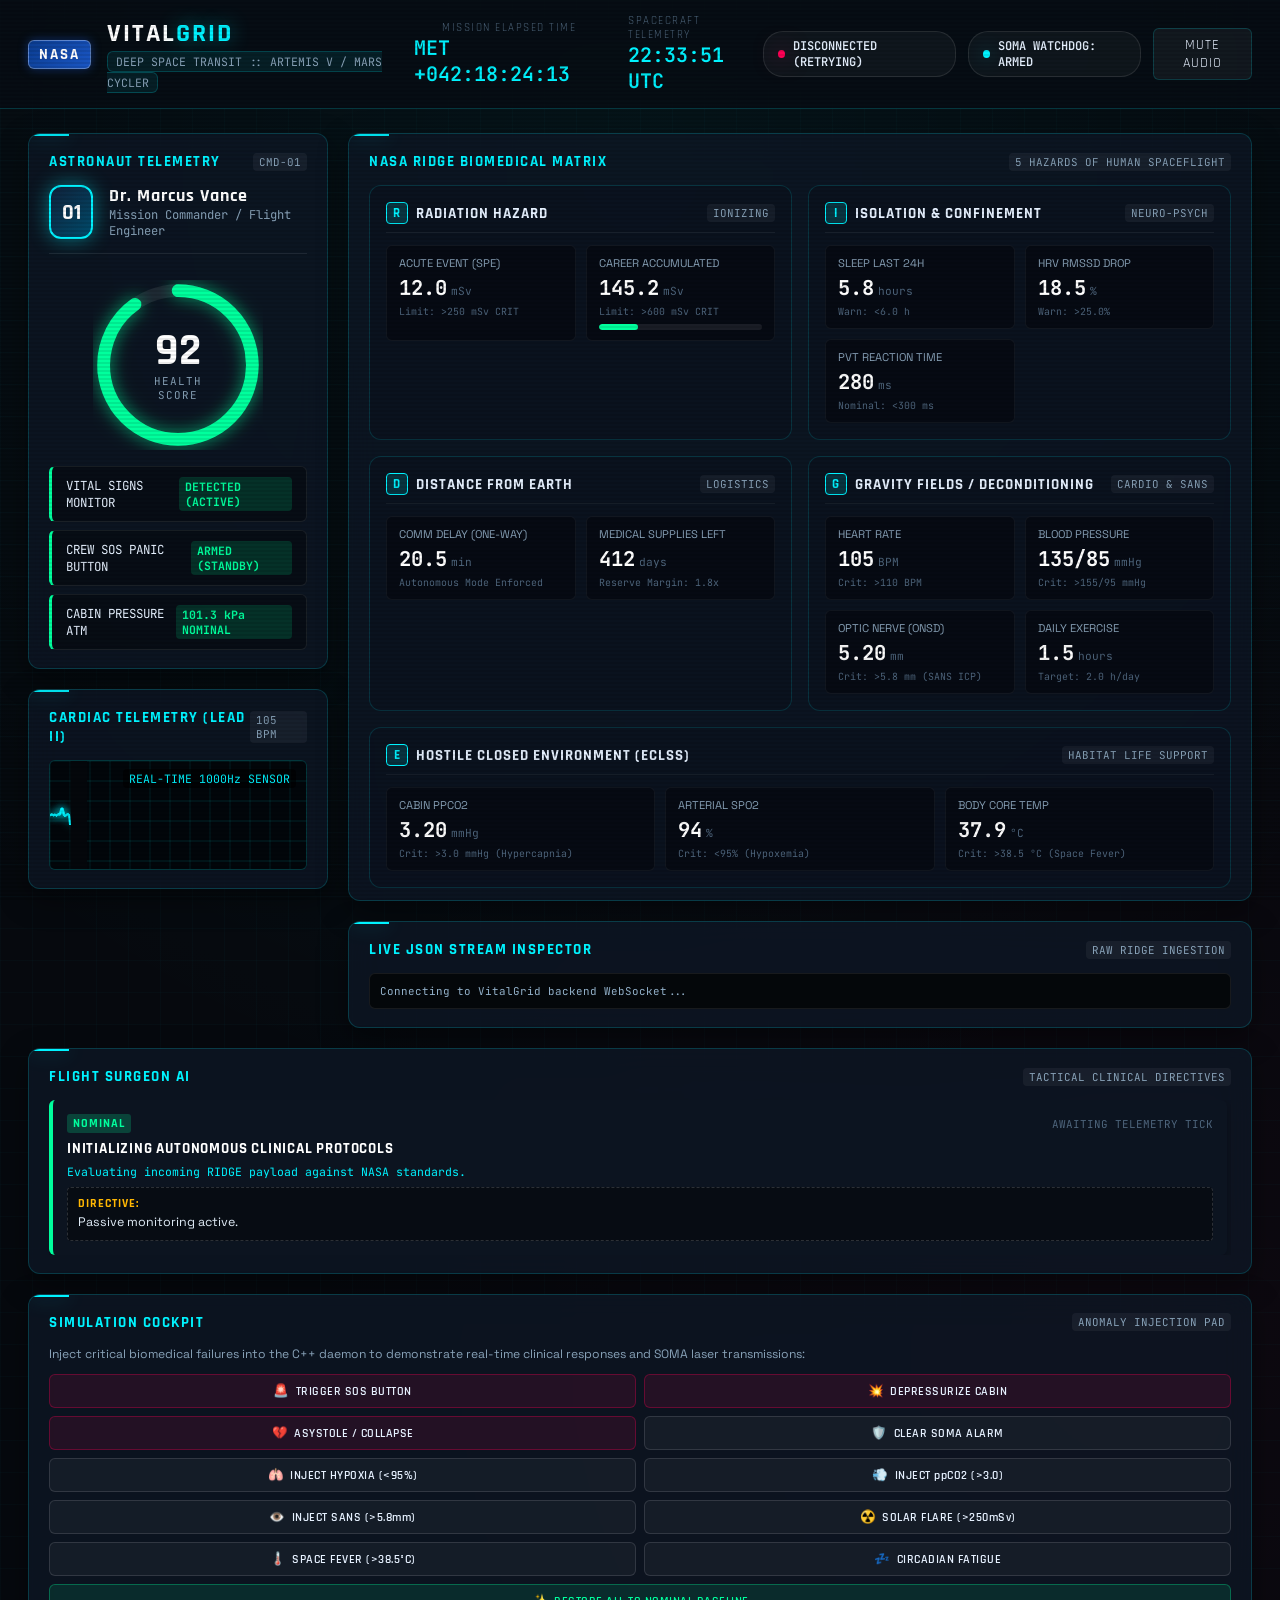
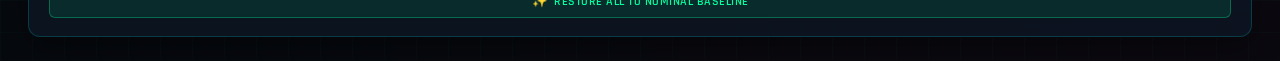
==== web/index.html @ 346611fd "Primer commit de VitalGrid: Arquitectura aeroespacial y Flight Surgeon AI MVP" ====
<!DOCTYPE html>
<html lang="en">
<head>
    <meta charset="UTF-8">
    <meta name="viewport" content="width=device-width, initial-scale=1.0">
    <title>VitalGrid | Deep Space Astronaut Health Monitoring & Autonomous Flight Surgeon</title>
    <link rel="stylesheet" href="css/style.css">
    <link rel="icon" href="data:image/svg+xml,<svg xmlns=%22http://www.w3.org/2000/svg%22 viewBox=%220 0 100 100%22><text y=%22.9em%22 font-size=%2290%22>🚀</text></svg>">
</head>
<body>

    <!-- Cockpit Aerospace Header -->
    <header class="cockpit-header">
        <div class="brand-section">
            <span class="nasa-logo-badge">NASA</span>
            <div class="brand-text">
                <h1 class="project-title">Vital<span>Grid</span></h1>
                <span class="mission-tag">DEEP SPACE TRANSIT :: ARTEMIS V / MARS CYCLER</span>
            </div>
        </div>

        <div class="mission-clock-section">
            <div class="clock-box">
                <span class="clock-label">MISSION ELAPSED TIME</span>
                <span class="clock-val" id="metClock">MET +042:18:24:12</span>
            </div>
            <div class="clock-box">
                <span class="clock-label">SPACECRAFT TELEMETRY</span>
                <span class="clock-val" id="utcClock">12:33:24 UTC</span>
            </div>
        </div>

        <div class="header-status-pills">
            <div id="connectionPill" class="status-pill disconnected">
                <span class="status-dot"></span>
                <span id="connectionLabel">CONNECTING...</span>
            </div>

            <div id="somaPill" class="status-pill soma-standby">
                <span class="status-dot"></span>
                <span id="somaLabel">SOMA WATCHDOG: ARMED</span>
            </div>

            <button id="muteBtn" class="btn-icon-hud" title="Toggle Aerospace Chimes">MUTE AUDIO</button>
        </div>
    </header>

    <!-- SOMA Science over Survival Emergency Banner (Auto-shows when triggered) -->
    <div id="somaStrip" class="soma-emergency-strip">
        <div class="soma-strip-content">
            <div class="soma-title-box">
                <div class="soma-pulse-beacon"></div>
                <div>
                    <div class="soma-banner-h1">CRITICAL SOMA ARCHIVE EVENT INITIATED :: SCIENCE OVER SURVIVAL</div>
                    <div class="soma-banner-desc" id="somaReasonText">ASTRONAUT VITAL SIGNS COLLAPSE / ASYSTOLE DETECTED</div>
                </div>
            </div>

            <div class="dsoc-laser-link-box">
                <span class="dsoc-badge">DSOC 1550nm LASER ACTIVE</span>
                <span id="somaDsocStation">NASA DSN Goldstone 34m Beam Waveguide</span>
                <span id="somaDelayText" style="color: var(--warn-amber);">20.5 min light delay</span>
            </div>
        </div>
    </div>

    <!-- Main Cockpit Layout -->
    <main class="cockpit-container">

        <!-- LEFT COLUMN: Crew & Immediate Survival Triad -->
        <div class="cockpit-col left-col">
            
            <!-- Crew Member Bio -->
            <div class="glass-panel">
                <div class="panel-header">
                    <span class="panel-title">ASTRONAUT TELEMETRY</span>
                    <span class="panel-badge" id="crewId">CMD-01</span>
                </div>

                <div class="crew-profile-box">
                    <div class="crew-avatar-hexagon">01</div>
                    <div class="crew-meta">
                        <h2>Dr. Marcus Vance</h2>
                        <p>Mission Commander / Flight Engineer</p>
                    </div>
                </div>

                <!-- Health Score Circular Ring -->
                <div class="health-score-container">
                    <div class="gauge-svg-wrap">
                        <svg class="gauge-svg" viewBox="0 0 160 160">
                            <circle class="gauge-track" cx="80" cy="80" r="70"></circle>
                            <circle id="healthGaugeProgress" class="gauge-progress" cx="80" cy="80" r="70"></circle>
                        </svg>
                        <div class="gauge-center-text">
                            <div class="score-num" id="healthScoreNum">92</div>
                            <div class="score-sub">HEALTH SCORE</div>
                        </div>
                    </div>
                </div>

                <!-- Survival Triad -->
                <div class="survival-triad">
                    <div id="vitalSignsPill" class="survival-pill nominal">
                        <span>VITAL SIGNS MONITOR</span>
                        <span class="tag">DETECTED (ACTIVE)</span>
                    </div>
                    <div id="sosPill" class="survival-pill nominal">
                        <span>CREW SOS PANIC BUTTON</span>
                        <span class="tag">ARMED (STANDBY)</span>
                    </div>
                    <div id="cabinPressurePill" class="survival-pill nominal">
                        <span>CABIN PRESSURE ATM</span>
                        <span class="tag">101.3 kPa NOMINAL</span>
                    </div>
                </div>
            </div>

            <!-- Live ECG / Cardiac Canvas -->
            <div class="glass-panel">
                <div class="panel-header">
                    <span class="panel-title">CARDIAC TELEMETRY (LEAD II)</span>
                    <span class="panel-badge" id="ecgBpmDisplay">105 BPM</span>
                </div>
                <div class="ecg-container">
                    <canvas id="ecgCanvas"></canvas>
                    <div class="ecg-overlay-stats">REAL-TIME 1000Hz SENSOR</div>
                </div>
            </div>

            <!-- SOMA Forensic Archive Details (Shows when SOMA triggers) -->
            <div id="somaDetailsCard" class="soma-details-card">
                <div class="panel-header" style="margin-bottom: 4px;">
                    <span class="panel-title" style="color: var(--crit-crimson);">[SOMA BLACK-BOX DOWNLINK]</span>
                    <span class="panel-badge" style="background: var(--crit-crimson); color: #fff;">BURST TRANSMITTED</span>
                </div>
                <p style="font-family: var(--font-mono); font-size: 0.72rem; color: #ffccd9;">
                    Terminal biomedical records archived under military protocol and enqueued for optical transmission to Earth.
                </p>
                <div class="soma-kv-grid">
                    <div class="soma-kv-item">
                        <div class="soma-k">SAMPLE RATE</div>
                        <div class="soma-v" id="somaSamplesCount">500 records (1000 Hz)</div>
                    </div>
                    <div class="soma-kv-item">
                        <div class="soma-k">DATA CONTAINER</div>
                        <div class="soma-v" id="somaDataSize">68.4 KB → 18.2 KB</div>
                    </div>
                    <div class="soma-kv-item">
                        <div class="soma-k">COMPRESSION</div>
                        <div class="soma-v" id="somaCompression">Zstd level 19 (3.65x)</div>
                    </div>
                    <div class="soma-kv-item">
                        <div class="soma-k">SECURITY CIPHER</div>
                        <div class="soma-v" id="somaCipher">AES-256-GCM</div>
                    </div>
                    <div class="soma-kv-item" style="grid-column: span 2;">
                        <div class="soma-k">INITIALIZATION VECTOR (NONCE)</div>
                        <div class="soma-v" id="somaNonce">0x9F3E8B1A4C2D...</div>
                    </div>
                    <div class="soma-kv-item" style="grid-column: span 2;">
                        <div class="soma-k">AUTHENTICATION TAG</div>
                        <div class="soma-v" id="somaTag">0x5C81E3FA...</div>
                    </div>
                </div>
            </div>

        </div>

        <!-- CENTER COLUMN: RIDGE 5-Pillar Telemetry Matrix -->
        <div class="cockpit-col center-col">
            
            <div class="glass-panel" style="padding-bottom: 12px;">
                <div class="panel-header">
                    <span class="panel-title">NASA RIDGE BIOMEDICAL MATRIX</span>
                    <span class="panel-badge">5 HAZARDS OF HUMAN SPACEFLIGHT</span>
                </div>

                <div class="ridge-matrix">

                    <!-- R - Radiation -->
                    <div class="pillar-card">
                        <div class="pillar-card-header">
                            <div class="pillar-badge">
                                <span class="pillar-letter">R</span>
                                <span>RADIATION HAZARD</span>
                            </div>
                            <span class="panel-badge">IONIZING</span>
                        </div>
                        <div class="pillar-metrics-grid">
                            <div class="metric-cell">
                                <span class="metric-name">Acute Event (SPE)</span>
                                <div class="metric-value-row">
                                    <span class="metric-value" id="val_rad_acute">12.0</span>
                                    <span class="metric-unit">mSv</span>
                                </div>
                                <span class="metric-threshold-tag">Limit: &gt;250 mSv CRIT</span>
                            </div>
                            <div class="metric-cell">
                                <span class="metric-name">Career Accumulated</span>
                                <div class="metric-value-row">
                                    <span class="metric-value" id="val_rad_career">145.2</span>
                                    <span class="metric-unit">mSv</span>
                                </div>
                                <span class="metric-threshold-tag">Limit: &gt;600 mSv CRIT</span>
                                <div class="progress-bar-wrap">
                                    <div id="careerRadBar" class="progress-bar-fill" style="width: 24%;"></div>
                                </div>
                            </div>
                        </div>
                    </div>

                    <!-- I - Isolation -->
                    <div class="pillar-card">
                        <div class="pillar-card-header">
                            <div class="pillar-badge">
                                <span class="pillar-letter">I</span>
                                <span>ISOLATION & CONFINEMENT</span>
                            </div>
                            <span class="panel-badge">NEURO-PSYCH</span>
                        </div>
                        <div class="pillar-metrics-grid">
                            <div class="metric-cell">
                                <span class="metric-name">Sleep Last 24h</span>
                                <div class="metric-value-row">
                                    <span class="metric-value" id="val_sleep_hours">5.8</span>
                                    <span class="metric-unit">hours</span>
                                </div>
                                <span class="metric-threshold-tag">Warn: &lt;6.0 h</span>
                            </div>
                            <div class="metric-cell">
                                <span class="metric-name">HRV RMSSD Drop</span>
                                <div class="metric-value-row">
                                    <span class="metric-value" id="val_hrv_drop">18.5</span>
                                    <span class="metric-unit">%</span>
                                </div>
                                <span class="metric-threshold-tag">Warn: &gt;25.0%</span>
                            </div>
                            <div class="metric-cell">
                                <span class="metric-name">PVT Reaction Time</span>
                                <div class="metric-value-row">
                                    <span class="metric-value" id="val_pvt_ms">280</span>
                                    <span class="metric-unit">ms</span>
                                </div>
                                <span class="metric-threshold-tag">Nominal: &lt;300 ms</span>
                            </div>
                        </div>
                    </div>

                    <!-- D - Distance -->
                    <div class="pillar-card">
                        <div class="pillar-card-header">
                            <div class="pillar-badge">
                                <span class="pillar-letter">D</span>
                                <span>DISTANCE FROM EARTH</span>
                            </div>
                            <span class="panel-badge">LOGISTICS</span>
                        </div>
                        <div class="pillar-metrics-grid">
                            <div class="metric-cell">
                                <span class="metric-name">Comm Delay (One-Way)</span>
                                <div class="metric-value-row">
                                    <span class="metric-value" id="val_comm_delay">20.5</span>
                                    <span class="metric-unit">min</span>
                                </div>
                                <span class="metric-threshold-tag">Autonomous Mode Enforced</span>
                            </div>
                            <div class="metric-cell">
                                <span class="metric-name">Medical Supplies Left</span>
                                <div class="metric-value-row">
                                    <span class="metric-value" id="val_med_supply">412</span>
                                    <span class="metric-unit">days</span>
                                </div>
                                <span class="metric-threshold-tag">Reserve Margin: 1.8x</span>
                            </div>
                        </div>
                    </div>

                    <!-- G - Gravity & Deconditioning (Cardio + SANS) -->
                    <div class="pillar-card">
                        <div class="pillar-card-header">
                            <div class="pillar-badge">
                                <span class="pillar-letter">G</span>
                                <span>GRAVITY FIELDS / DECONDITIONING</span>
                            </div>
                            <span class="panel-badge">CARDIO & SANS</span>
                        </div>
                        <div class="pillar-metrics-grid">
                            <div class="metric-cell">
                                <span class="metric-name">Heart Rate</span>
                                <div class="metric-value-row">
                                    <span class="metric-value" id="val_hr">105</span>
                                    <span class="metric-unit">BPM</span>
                                </div>
                                <span class="metric-threshold-tag">Crit: &gt;110 BPM</span>
                            </div>
                            <div class="metric-cell">
                                <span class="metric-name">Blood Pressure</span>
                                <div class="metric-value-row">
                                    <span class="metric-value" id="val_bp">135/85</span>
                                    <span class="metric-unit">mmHg</span>
                                </div>
                                <span class="metric-threshold-tag">Crit: &gt;155/95 mmHg</span>
                            </div>
                            <div class="metric-cell">
                                <span class="metric-name">Optic Nerve (ONSD)</span>
                                <div class="metric-value-row">
                                    <span class="metric-value" id="val_onsd">5.20</span>
                                    <span class="metric-unit">mm</span>
                                </div>
                                <span class="metric-threshold-tag">Crit: &gt;5.8 mm (SANS ICP)</span>
                            </div>
                            <div class="metric-cell">
                                <span class="metric-name">Daily Exercise</span>
                                <div class="metric-value-row">
                                    <span class="metric-value" id="val_exercise">1.5</span>
                                    <span class="metric-unit">hours</span>
                                </div>
                                <span class="metric-threshold-tag">Target: 2.0 h/day</span>
                            </div>
                        </div>
                    </div>

                    <!-- E - Hostile Closed Environment -->
                    <div class="pillar-card full-width">
                        <div class="pillar-card-header">
                            <div class="pillar-badge">
                                <span class="pillar-letter">E</span>
                                <span>HOSTILE CLOSED ENVIRONMENT (ECLSS)</span>
                            </div>
                            <span class="panel-badge">HABITAT LIFE SUPPORT</span>
                        </div>
                        <div class="pillar-metrics-grid">
                            <div class="metric-cell">
                                <span class="metric-name">Cabin ppCO2</span>
                                <div class="metric-value-row">
                                    <span class="metric-value" id="val_ppco2">3.20</span>
                                    <span class="metric-unit">mmHg</span>
                                </div>
                                <span class="metric-threshold-tag">Crit: &gt;3.0 mmHg (Hypercapnia)</span>
                            </div>
                            <div class="metric-cell">
                                <span class="metric-name">Arterial SpO2</span>
                                <div class="metric-value-row">
                                    <span class="metric-value" id="val_spo2">94</span>
                                    <span class="metric-unit">%</span>
                                </div>
                                <span class="metric-threshold-tag">Crit: &lt;95% (Hypoxemia)</span>
                            </div>
                            <div class="metric-cell">
                                <span class="metric-name">Body Core Temp</span>
                                <div class="metric-value-row">
                                    <span class="metric-value" id="val_temp">37.9</span>
                                    <span class="metric-unit">°C</span>
                                </div>
                                <span class="metric-threshold-tag">Crit: &gt;38.5 °C (Space Fever)</span>
                            </div>
                        </div>
                    </div>

                </div>
            </div>

            <!-- Raw JSON Telemetry Stream Inspector (Collapsible) -->
            <div class="glass-panel">
                <div class="panel-header">
                    <span class="panel-title">LIVE JSON STREAM INSPECTOR</span>
                    <span class="panel-badge">RAW RIDGE INGESTION</span>
                </div>
                <pre id="rawJsonViewer" class="raw-json-viewer">Connecting to VitalGrid backend WebSocket...</pre>
            </div>

        </div>

        <!-- RIGHT COLUMN: Flight Surgeon AI Clinical Directives & Interactive Simulation -->
        <div class="cockpit-col right-col">
            
            <!-- Flight Surgeon AI Directives -->
            <div class="glass-panel">
                <div class="panel-header">
                    <span class="panel-title">FLIGHT SURGEON AI</span>
                    <span class="panel-badge">TACTICAL CLINICAL DIRECTIVES</span>
                </div>

                <div id="directivesList" class="directives-container">
                    <div class="directive-card NOMINAL">
                        <div class="directive-header">
                            <span class="directive-status-tag">NOMINAL</span>
                            <span class="directive-time">AWAITING TELEMETRY TICK</span>
                        </div>
                        <div class="directive-diagnosis">INITIALIZING AUTONOMOUS CLINICAL PROTOCOLS</div>
                        <div class="directive-trigger">Evaluating incoming RIDGE payload against NASA standards.</div>
                        <div class="directive-action-box">
                            <div class="directive-action-label">Directive:</div>
                            Passive monitoring active.
                        </div>
                    </div>
                </div>
            </div>

            <!-- Interactive Anomaly Simulation Cockpit -->
            <div class="glass-panel">
                <div class="panel-header">
                    <span class="panel-title">SIMULATION COCKPIT</span>
                    <span class="panel-badge">ANOMALY INJECTION PAD</span>
                </div>
                <p style="font-size: 0.76rem; color: var(--text-secondary); margin-bottom: 12px;">
                    Inject critical biomedical failures into the C++ daemon to demonstrate real-time clinical responses and SOMA laser transmissions:
                </p>

                <div class="sim-controls-grid">
                    <!-- SOMA Triggers -->
                    <button id="btnSos" class="sim-btn danger-btn">
                        <span>🚨</span> TRIGGER SOS BUTTON
                    </button>
                    <button id="btnDepressurize" class="sim-btn danger-btn">
                        <span>💥</span> DEPRESSURIZE CABIN
                    </button>
                    <button id="btnAsystole" class="sim-btn danger-btn">
                        <span>💔</span> ASYSTOLE / COLLAPSE
                    </button>
                    <button id="btnResetSurvival" class="sim-btn">
                        <span>🛡️</span> CLEAR SOMA ALARM
                    </button>

                    <!-- Clinical Threshold Triggers -->
                    <button id="btnHypoxia" class="sim-btn">
                        <span>🫁</span> INJECT HYPOXIA (&lt;95%)
                    </button>
                    <button id="btnHypercapnia" class="sim-btn">
                        <span>💨</span> INJECT ppCO2 (&gt;3.0)
                    </button>
                    <button id="btnSans" class="sim-btn">
                        <span>👁️</span> INJECT SANS (&gt;5.8mm)
                    </button>
                    <button id="btnSpeRadiation" class="sim-btn">
                        <span>☢️</span> SOLAR FLARE (&gt;250mSv)
                    </button>
                    <button id="btnFever" class="sim-btn">
                        <span>🌡️</span> SPACE FEVER (&gt;38.5°C)
                    </button>
                    <button id="btnFatigue" class="sim-btn">
                        <span>💤</span> CIRCADIAN FATIGUE
                    </button>

                    <!-- Reset -->
                    <button id="btnResetNominal" class="sim-btn reset-btn">
                        <span>✨</span> RESTORE ALL TO NOMINAL BASELINE
                    </button>
                </div>
            </div>

        </div>

    </main>

    <!-- Scripts -->
    <script src="js/audio_synth.js"></script>
    <script src="js/app.js"></script>
</body>
</html>
---- web/css/style.css ----
/* ==========================================================================
   VitalGrid - Crew Dragon Aerospace Glass Cockpit Design System
   NASA Space Apps Challenge - Deep Space Medical Telemetry Dashboard
   ========================================================================== */

@import url('https://fonts.googleapis.com/css2?family=JetBrains+Mono:wght@300;400;600;700&family=Rajdhani:wght@500;600;700&family=Space+Grotesk:wght@400;600;700&display=swap');

:root {
  --bg-space: #06090e;
  --bg-cockpit: #0b111a;
  --surface-glass: rgba(14, 23, 38, 0.75);
  --surface-glass-border: rgba(0, 243, 255, 0.18);
  --surface-glass-hover: rgba(20, 34, 56, 0.85);

  --hud-cyan: #00f3ff;
  --hud-cyan-dim: rgba(0, 243, 255, 0.25);
  --hud-cyan-glow: 0 0 20px rgba(0, 243, 255, 0.45);

  --bio-green: #00ff9d;
  --bio-green-glow: 0 0 16px rgba(0, 255, 157, 0.45);

  --warn-amber: #ffb703;
  --warn-amber-glow: 0 0 18px rgba(255, 183, 3, 0.5);

  --crit-crimson: #ff0055;
  --crit-crimson-glow: 0 0 24px rgba(255, 0, 85, 0.7);

  --text-primary: #e6f1ff;
  --text-secondary: #88a2b8;
  --text-muted: #4e657c;

  --font-display: 'Rajdhani', -apple-system, sans-serif;
  --font-tech: 'Space Grotesk', sans-serif;
  --font-mono: 'JetBrains Mono', monospace;

  --radius-hud: 12px;
  --radius-sm: 6px;
  --transition-fast: 0.18s cubic-bezier(0.16, 1, 0.3, 1);
}

* {
  box-sizing: border-box;
  margin: 0;
  padding: 0;
}

body {
  background-color: var(--bg-space);
  color: var(--text-primary);
  font-family: var(--font-tech);
  min-height: 100vh;
  overflow-x: hidden;
  position: relative;
  background-image: 
    radial-gradient(circle at 50% 10%, rgba(0, 243, 255, 0.05) 0%, transparent 60%),
    radial-gradient(circle at 90% 80%, rgba(255, 0, 85, 0.03) 0%, transparent 50%),
    linear-gradient(rgba(0, 243, 255, 0.02) 1px, transparent 1px),
    linear-gradient(90deg, rgba(0, 243, 255, 0.02) 1px, transparent 1px);
  background-size: 100% 100%, 100% 100%, 32px 32px, 32px 32px;
}

/* Scanline / Aerospace HUD Overlay */
body::before {
  content: " ";
  display: block;
  position: fixed;
  top: 0; left: 0; bottom: 0; right: 0;
  background: linear-gradient(rgba(18, 16, 16, 0) 50%, rgba(0, 0, 0, 0.25) 50%);
  background-size: 100% 4px;
  z-index: 999;
  pointer-events: none;
  opacity: 0.35;
}

/* App Header */
.cockpit-header {
  display: flex;
  justify-content: space-between;
  align-items: center;
  padding: 14px 28px;
  background: rgba(8, 13, 21, 0.85);
  backdrop-filter: blur(20px);
  border-bottom: 1px solid var(--surface-glass-border);
  position: sticky;
  top: 0;
  z-index: 100;
}

.brand-section {
  display: flex;
  align-items: center;
  gap: 16px;
}

.nasa-logo-badge {
  background: linear-gradient(135deg, #0b3d91, #1a56c4);
  color: #fff;
  font-family: var(--font-display);
  font-weight: 700;
  font-size: 0.95rem;
  padding: 4px 10px;
  border-radius: var(--radius-sm);
  letter-spacing: 2px;
  border: 1px solid rgba(255, 255, 255, 0.3);
  box-shadow: 0 0 10px rgba(26, 86, 196, 0.5);
}

.project-title {
  font-family: var(--font-display);
  font-size: 1.6rem;
  letter-spacing: 2px;
  font-weight: 700;
  color: #fff;
  text-transform: uppercase;
}

.project-title span {
  color: var(--hud-cyan);
  text-shadow: var(--hud-cyan-glow);
}

.mission-tag {
  font-family: var(--font-mono);
  font-size: 0.72rem;
  color: var(--text-secondary);
  background: rgba(0, 243, 255, 0.08);
  padding: 2px 8px;
  border-radius: var(--radius-sm);
  border: 1px solid rgba(0, 243, 255, 0.2);
}

.mission-clock-section {
  display: flex;
  align-items: center;
  gap: 24px;
}

.clock-box {
  display: flex;
  flex-direction: column;
  align-items: center;
}

.clock-label {
  font-family: var(--font-display);
  font-size: 0.7rem;
  color: var(--text-muted);
  letter-spacing: 1.5px;
}

.clock-val {
  font-family: var(--font-mono);
  font-size: 1.25rem;
  font-weight: 600;
  color: var(--hud-cyan);
}

.header-status-pills {
  display: flex;
  align-items: center;
  gap: 12px;
}

.status-pill {
  display: flex;
  align-items: center;
  gap: 8px;
  padding: 6px 14px;
  border-radius: 20px;
  font-family: var(--font-mono);
  font-size: 0.75rem;
  font-weight: 600;
  background: rgba(255, 255, 255, 0.04);
  border: 1px solid rgba(255, 255, 255, 0.1);
  transition: var(--transition-fast);
}

.status-dot {
  width: 8px;
  height: 8px;
  border-radius: 50%;
  background: var(--text-muted);
}

.status-pill.connected .status-dot {
  background: var(--bio-green);
  box-shadow: var(--bio-green-glow);
  animation: pulse-dot 2s infinite;
}

.status-pill.disconnected .status-dot {
  background: var(--crit-crimson);
  box-shadow: var(--crit-crimson-glow);
}

.status-pill.soma-standby .status-dot {
  background: var(--hud-cyan);
  box-shadow: var(--hud-cyan-glow);
}

.status-pill.soma-active {
  background: rgba(255, 0, 85, 0.15);
  border-color: var(--crit-crimson);
  color: var(--crit-crimson);
  animation: flash-border 1s infinite alternate;
}

.status-pill.soma-active .status-dot {
  background: var(--crit-crimson);
  box-shadow: var(--crit-crimson-glow);
}

.btn-icon-hud {
  background: rgba(255, 255, 255, 0.05);
  border: 1px solid var(--surface-glass-border);
  color: var(--text-primary);
  padding: 7px 12px;
  border-radius: var(--radius-sm);
  cursor: pointer;
  font-family: var(--font-display);
  font-size: 0.85rem;
  letter-spacing: 1px;
  transition: var(--transition-fast);
}

.btn-icon-hud:hover {
  background: var(--hud-cyan-dim);
  border-color: var(--hud-cyan);
  color: #fff;
}

/* SOMA Active Emergency Alert Banner */
.soma-emergency-strip {
  display: none;
  background: linear-gradient(90deg, rgba(255, 0, 85, 0.25), rgba(15, 5, 10, 0.95), rgba(255, 0, 85, 0.25));
  border-bottom: 2px solid var(--crit-crimson);
  padding: 12px 28px;
  position: relative;
  overflow: hidden;
  animation: alert-slide-down 0.4s ease-out;
}

.soma-emergency-strip.visible {
  display: block;
}

.soma-strip-content {
  display: flex;
  align-items: center;
  justify-content: space-between;
  gap: 20px;
}

.soma-title-box {
  display: flex;
  align-items: center;
  gap: 12px;
}

.soma-pulse-beacon {
  width: 16px;
  height: 16px;
  border-radius: 50%;
  background: var(--crit-crimson);
  box-shadow: var(--crit-crimson-glow);
  animation: pulse-beacon 0.8s infinite;
}

.soma-banner-h1 {
  font-family: var(--font-display);
  font-size: 1.15rem;
  font-weight: 700;
  letter-spacing: 1.5px;
  color: #fff;
  text-transform: uppercase;
}

.soma-banner-desc {
  font-family: var(--font-mono);
  font-size: 0.8rem;
  color: #ff99bb;
}

.dsoc-laser-link-box {
  display: flex;
  align-items: center;
  gap: 16px;
  font-family: var(--font-mono);
  font-size: 0.78rem;
}

.dsoc-badge {
  background: rgba(0, 243, 255, 0.15);
  border: 1px solid var(--hud-cyan);
  color: var(--hud-cyan);
  padding: 4px 10px;
  border-radius: var(--radius-sm);
  font-weight: 600;
}

/* Cockpit Grid Layout (Crew Dragon 3-Column Glass Layout) */
.cockpit-container {
  display: grid;
  grid-template-columns: 320px 1fr 380px;
  gap: 20px;
  padding: 24px 28px;
  max-width: 1920px;
  margin: 0 auto;
}

@media (max-width: 1400px) {
  .cockpit-container {
    grid-template-columns: 300px 1fr;
  }
  .cockpit-col.right-col {
    grid-column: span 2;
  }
}

@media (max-width: 1024px) {
  .cockpit-container {
    grid-template-columns: 1fr;
  }
  .cockpit-col.right-col {
    grid-column: span 1;
  }
}

.cockpit-col {
  display: flex;
  flex-direction: column;
  gap: 20px;
}

/* Glass Panels */
.glass-panel {
  background: var(--surface-glass);
  backdrop-filter: blur(16px);
  border: 1px solid var(--surface-glass-border);
  border-radius: var(--radius-hud);
  padding: 18px 20px;
  position: relative;
  overflow: hidden;
  box-shadow: 0 10px 30px rgba(0, 0, 0, 0.4);
  transition: var(--transition-fast);
}

.glass-panel::before {
  content: "";
  position: absolute;
  top: 0; left: 0; width: 40px; height: 2px;
  background: var(--hud-cyan);
  box-shadow: var(--hud-cyan-glow);
}

.glass-panel:hover {
  border-color: rgba(0, 243, 255, 0.35);
  box-shadow: 0 12px 36px rgba(0, 0, 0, 0.5);
}

.panel-header {
  display: flex;
  justify-content: space-between;
  align-items: center;
  margin-bottom: 14px;
}

.panel-title {
  font-family: var(--font-display);
  font-size: 0.95rem;
  letter-spacing: 1.5px;
  text-transform: uppercase;
  color: var(--hud-cyan);
  font-weight: 700;
  display: flex;
  align-items: center;
  gap: 8px;
}

.panel-badge {
  font-family: var(--font-mono);
  font-size: 0.68rem;
  color: var(--text-secondary);
  background: rgba(255, 255, 255, 0.05);
  padding: 2px 6px;
  border-radius: 4px;
}

/* Crew Card */
.crew-profile-box {
  display: flex;
  align-items: center;
  gap: 16px;
  margin-bottom: 16px;
  padding-bottom: 14px;
  border-bottom: 1px solid rgba(255, 255, 255, 0.08);
}

.crew-avatar-hexagon {
  width: 54px;
  height: 54px;
  border-radius: 12px;
  background: linear-gradient(135deg, #10223b, #004b6b);
  border: 2px solid var(--hud-cyan);
  box-shadow: var(--hud-cyan-glow);
  display: flex;
  align-items: center;
  justify-content: center;
  font-family: var(--font-display);
  font-size: 1.4rem;
  font-weight: 700;
  color: #fff;
}

.crew-meta h2 {
  font-family: var(--font-display);
  font-size: 1.1rem;
  color: #fff;
  letter-spacing: 1px;
}

.crew-meta p {
  font-family: var(--font-mono);
  font-size: 0.76rem;
  color: var(--text-secondary);
}

/* Health Score Ring Gauge */
.health-score-container {
  display: flex;
  flex-direction: column;
  align-items: center;
  justify-content: center;
  padding: 10px 0 16px;
}

.gauge-svg-wrap {
  position: relative;
  width: 170px;
  height: 170px;
}

.gauge-svg {
  transform: rotate(-90deg);
  width: 100%;
  height: 100%;
}

.gauge-track {
  fill: none;
  stroke: rgba(255, 255, 255, 0.08);
  stroke-width: 12;
}

.gauge-progress {
  fill: none;
  stroke: var(--bio-green);
  stroke-width: 12;
  stroke-linecap: round;
  stroke-dasharray: 440;
  stroke-dashoffset: 44;
  transition: stroke-dashoffset 0.6s ease, stroke 0.6s ease;
  filter: drop-shadow(0 0 8px rgba(0, 255, 157, 0.6));
}

.gauge-center-text {
  position: absolute;
  top: 50%;
  left: 50%;
  transform: translate(-50%, -50%);
  text-align: center;
}

.score-num {
  font-family: var(--font-display);
  font-size: 2.8rem;
  font-weight: 700;
  color: #fff;
  line-height: 1;
}

.score-sub {
  font-family: var(--font-mono);
  font-size: 0.68rem;
  color: var(--text-secondary);
  letter-spacing: 1px;
  text-transform: uppercase;
}

/* Survival Triad */
.survival-triad {
  display: grid;
  grid-template-columns: 1fr;
  gap: 8px;
}

.survival-pill {
  display: flex;
  justify-content: space-between;
  align-items: center;
  padding: 10px 14px;
  background: rgba(0, 0, 0, 0.35);
  border: 1px solid rgba(255, 255, 255, 0.08);
  border-radius: var(--radius-sm);
  font-family: var(--font-mono);
  font-size: 0.78rem;
  transition: var(--transition-fast);
}

.survival-pill.nominal {
  border-left: 3px solid var(--bio-green);
}

.survival-pill.danger {
  border-left: 3px solid var(--crit-crimson);
  background: rgba(255, 0, 85, 0.12);
  color: #fff;
  animation: pulse-danger-box 1.2s infinite;
}

.survival-pill .tag {
  font-weight: 700;
  font-size: 0.72rem;
  padding: 2px 6px;
  border-radius: 4px;
}

.survival-pill.nominal .tag {
  background: rgba(0, 255, 157, 0.15);
  color: var(--bio-green);
}

.survival-pill.danger .tag {
  background: var(--crit-crimson);
  color: #fff;
}

/* ECG Live Canvas */
.ecg-container {
  position: relative;
  background: #04070b;
  border: 1px solid rgba(0, 243, 255, 0.2);
  border-radius: var(--radius-sm);
  overflow: hidden;
  height: 110px;
}

#ecgCanvas {
  width: 100%;
  height: 100%;
  display: block;
}

.ecg-overlay-stats {
  position: absolute;
  top: 8px;
  right: 10px;
  font-family: var(--font-mono);
  font-size: 0.72rem;
  color: var(--hud-cyan);
  background: rgba(0, 0, 0, 0.6);
  padding: 2px 6px;
  border-radius: 4px;
}

/* RIDGE Pillars Matrix (Center Column) */
.ridge-matrix {
  display: grid;
  grid-template-columns: repeat(2, 1fr);
  gap: 16px;
}

@media (max-width: 900px) {
  .ridge-matrix {
    grid-template-columns: 1fr;
  }
}

.pillar-card {
  background: rgba(11, 18, 30, 0.7);
  border: 1px solid rgba(0, 243, 255, 0.15);
  border-radius: var(--radius-hud);
  padding: 16px;
  display: flex;
  flex-direction: column;
  gap: 12px;
  position: relative;
  transition: var(--transition-fast);
}

.pillar-card:hover {
  border-color: rgba(0, 243, 255, 0.4);
  background: rgba(14, 24, 40, 0.85);
}

.pillar-card.full-width {
  grid-column: span 2;
}

@media (max-width: 900px) {
  .pillar-card.full-width {
    grid-column: span 1;
  }
}

.pillar-card-header {
  display: flex;
  justify-content: space-between;
  align-items: center;
  border-bottom: 1px solid rgba(255, 255, 255, 0.06);
  padding-bottom: 8px;
}

.pillar-badge {
  display: flex;
  align-items: center;
  gap: 8px;
  font-family: var(--font-display);
  font-size: 0.95rem;
  font-weight: 700;
  letter-spacing: 1px;
}

.pillar-letter {
  display: inline-flex;
  align-items: center;
  justify-content: center;
  width: 22px;
  height: 22px;
  background: rgba(0, 243, 255, 0.15);
  border: 1px solid var(--hud-cyan);
  border-radius: 4px;
  color: var(--hud-cyan);
  font-size: 0.8rem;
}

.pillar-metrics-grid {
  display: grid;
  grid-template-columns: repeat(auto-fit, minmax(130px, 1fr));
  gap: 10px;
}

.metric-cell {
  background: rgba(4, 8, 14, 0.6);
  border: 1px solid rgba(255, 255, 255, 0.05);
  border-radius: var(--radius-sm);
  padding: 10px 12px;
  display: flex;
  flex-direction: column;
  transition: var(--transition-fast);
}

.metric-cell:hover {
  border-color: rgba(0, 243, 255, 0.3);
}

.metric-cell.critical-breach {
  border-color: var(--crit-crimson);
  background: rgba(255, 0, 85, 0.12);
  animation: pulse-danger-box 1.2s infinite;
}

.metric-cell.warning-breach {
  border-color: var(--warn-amber);
  background: rgba(255, 183, 3, 0.12);
}

.metric-name {
  font-family: var(--font-tech);
  font-size: 0.7rem;
  color: var(--text-secondary);
  text-transform: uppercase;
  margin-bottom: 4px;
}

.metric-value-row {
  display: flex;
  align-items: baseline;
  gap: 4px;
}

.metric-value {
  font-family: var(--font-mono);
  font-size: 1.28rem;
  font-weight: 700;
  color: #fff;
}

.metric-unit {
  font-family: var(--font-mono);
  font-size: 0.7rem;
  color: var(--text-muted);
}

.metric-threshold-tag {
  font-family: var(--font-mono);
  font-size: 0.62rem;
  color: var(--text-muted);
  margin-top: 4px;
}

/* Progress bar for dose/limits */
.progress-bar-wrap {
  width: 100%;
  height: 6px;
  background: rgba(255, 255, 255, 0.08);
  border-radius: 3px;
  margin-top: 6px;
  overflow: hidden;
}

.progress-bar-fill {
  height: 100%;
  background: var(--bio-green);
  border-radius: 3px;
  transition: width 0.4s ease, background 0.4s ease;
}

.progress-bar-fill.warn {
  background: var(--warn-amber);
}

.progress-bar-fill.crit {
  background: var(--crit-crimson);
}

/* Flight Surgeon AI Directives Column (Right Column) */
.directives-container {
  display: flex;
  flex-direction: column;
  gap: 12px;
  max-height: 480px;
  overflow-y: auto;
  padding-right: 4px;
}

.directive-card {
  background: rgba(14, 21, 33, 0.85);
  border-radius: var(--radius-sm);
  border-left: 4px solid var(--bio-green);
  padding: 14px;
  position: relative;
  transition: var(--transition-fast);
  box-shadow: 0 4px 12px rgba(0,0,0,0.3);
}

.directive-card.CRITICAL {
  border-left-color: var(--crit-crimson);
  background: rgba(30, 8, 16, 0.85);
  border: 1px solid rgba(255, 0, 85, 0.3);
  border-left-width: 4px;
  border-left-color: var(--crit-crimson);
}

.directive-card.WARNING {
  border-left-color: var(--warn-amber);
  background: rgba(28, 20, 8, 0.85);
  border: 1px solid rgba(255, 183, 3, 0.3);
  border-left-width: 4px;
  border-left-color: var(--warn-amber);
}

.directive-card.NOMINAL {
  border-left-color: var(--bio-green);
}

.directive-header {
  display: flex;
  justify-content: space-between;
  align-items: center;
  margin-bottom: 6px;
}

.directive-status-tag {
  font-family: var(--font-display);
  font-size: 0.76rem;
  font-weight: 700;
  letter-spacing: 1px;
  padding: 2px 6px;
  border-radius: 3px;
}

.directive-card.CRITICAL .directive-status-tag {
  background: var(--crit-crimson);
  color: #fff;
  box-shadow: var(--crit-crimson-glow);
}

.directive-card.WARNING .directive-status-tag {
  background: var(--warn-amber);
  color: #000;
}

.directive-card.NOMINAL .directive-status-tag {
  background: rgba(0, 255, 157, 0.2);
  color: var(--bio-green);
}

.directive-time {
  font-family: var(--font-mono);
  font-size: 0.68rem;
  color: var(--text-muted);
}

.directive-diagnosis {
  font-family: var(--font-display);
  font-size: 0.95rem;
  font-weight: 700;
  letter-spacing: 0.8px;
  color: #fff;
  margin-bottom: 6px;
}

.directive-trigger {
  font-family: var(--font-mono);
  font-size: 0.72rem;
  color: var(--hud-cyan);
  margin-bottom: 8px;
}

.directive-action-box {
  background: rgba(0, 0, 0, 0.4);
  border: 1px dashed rgba(255, 255, 255, 0.15);
  border-radius: 4px;
  padding: 8px 10px;
  font-family: var(--font-tech);
  font-size: 0.78rem;
  line-height: 1.4;
  color: #e0ecf7;
}

.directive-action-label {
  font-family: var(--font-display);
  font-size: 0.72rem;
  letter-spacing: 1px;
  color: var(--warn-amber);
  font-weight: 700;
  text-transform: uppercase;
  margin-bottom: 2px;
}

/* Simulation Controls / Test Flight Panel */
.sim-controls-grid {
  display: grid;
  grid-template-columns: repeat(2, 1fr);
  gap: 8px;
}

.sim-btn {
  background: rgba(255, 255, 255, 0.04);
  border: 1px solid rgba(255, 255, 255, 0.12);
  color: var(--text-primary);
  padding: 8px 10px;
  border-radius: var(--radius-sm);
  font-family: var(--font-display);
  font-size: 0.78rem;
  font-weight: 600;
  letter-spacing: 0.5px;
  cursor: pointer;
  display: flex;
  align-items: center;
  justify-content: center;
  gap: 6px;
  text-align: center;
  transition: var(--transition-fast);
}

.sim-btn:hover {
  background: rgba(0, 243, 255, 0.15);
  border-color: var(--hud-cyan);
  color: #fff;
}

.sim-btn.danger-btn {
  background: rgba(255, 0, 85, 0.1);
  border-color: rgba(255, 0, 85, 0.3);
}

.sim-btn.danger-btn:hover {
  background: var(--crit-crimson);
  color: #fff;
  box-shadow: var(--crit-crimson-glow);
}

.sim-btn.reset-btn {
  grid-column: span 2;
  background: rgba(0, 255, 157, 0.1);
  border-color: rgba(0, 255, 157, 0.3);
  color: var(--bio-green);
}

.sim-btn.reset-btn:hover {
  background: var(--bio-green);
  color: #000;
  box-shadow: var(--bio-green-glow);
}

/* Raw Telemetry Inspector */
.raw-json-viewer {
  background: #04070a;
  border: 1px solid rgba(255, 255, 255, 0.08);
  border-radius: var(--radius-sm);
  padding: 10px;
  font-family: var(--font-mono);
  font-size: 0.68rem;
  color: #92b0c9;
  max-height: 180px;
  overflow-y: auto;
  white-space: pre-wrap;
  word-break: break-all;
}

/* SOMA Forensic Card Details */
.soma-details-card {
  display: none;
  background: rgba(20, 5, 12, 0.9);
  border: 1px solid var(--crit-crimson);
  border-radius: var(--radius-hud);
  padding: 16px;
  margin-top: 8px;
}

.soma-details-card.visible {
  display: block;
  animation: alert-slide-down 0.3s ease-out;
}

.soma-kv-grid {
  display: grid;
  grid-template-columns: repeat(2, 1fr);
  gap: 8px;
  margin-top: 10px;
  font-family: var(--font-mono);
  font-size: 0.72rem;
}

.soma-kv-item {
  background: rgba(0, 0, 0, 0.5);
  padding: 6px 8px;
  border-radius: 4px;
}

.soma-k {
  color: var(--text-muted);
  font-size: 0.65rem;
}

.soma-v {
  color: #fff;
  font-weight: 600;
}

/* Animations */
@keyframes pulse-dot {
  0%, 100% { opacity: 1; transform: scale(1); }
  50% { opacity: 0.4; transform: scale(0.85); }
}

@keyframes pulse-beacon {
  0%, 100% { opacity: 1; transform: scale(1); }
  50% { opacity: 0.3; transform: scale(1.3); }
}

@keyframes flash-border {
  from { border-color: rgba(255, 0, 85, 0.3); }
  to { border-color: var(--crit-crimson); }
}

@keyframes alert-slide-down {
  from { opacity: 0; transform: translateY(-10px); }
  to { opacity: 1; transform: translateY(0); }
}

@keyframes pulse-danger-box {
  0%, 100% { box-shadow: 0 0 0 rgba(255, 0, 85, 0); }
  50% { box-shadow: 0 0 16px rgba(255, 0, 85, 0.4); }
}

/* Custom Scrollbars */
::-webkit-scrollbar {
  width: 6px;
  height: 6px;
}

::-webkit-scrollbar-track {
  background: rgba(0, 0, 0, 0.4);
}

::-webkit-scrollbar-thumb {
  background: rgba(0, 243, 255, 0.2);
  border-radius: 3px;
}

::-webkit-scrollbar-thumb:hover {
  background: var(--hud-cyan);
}
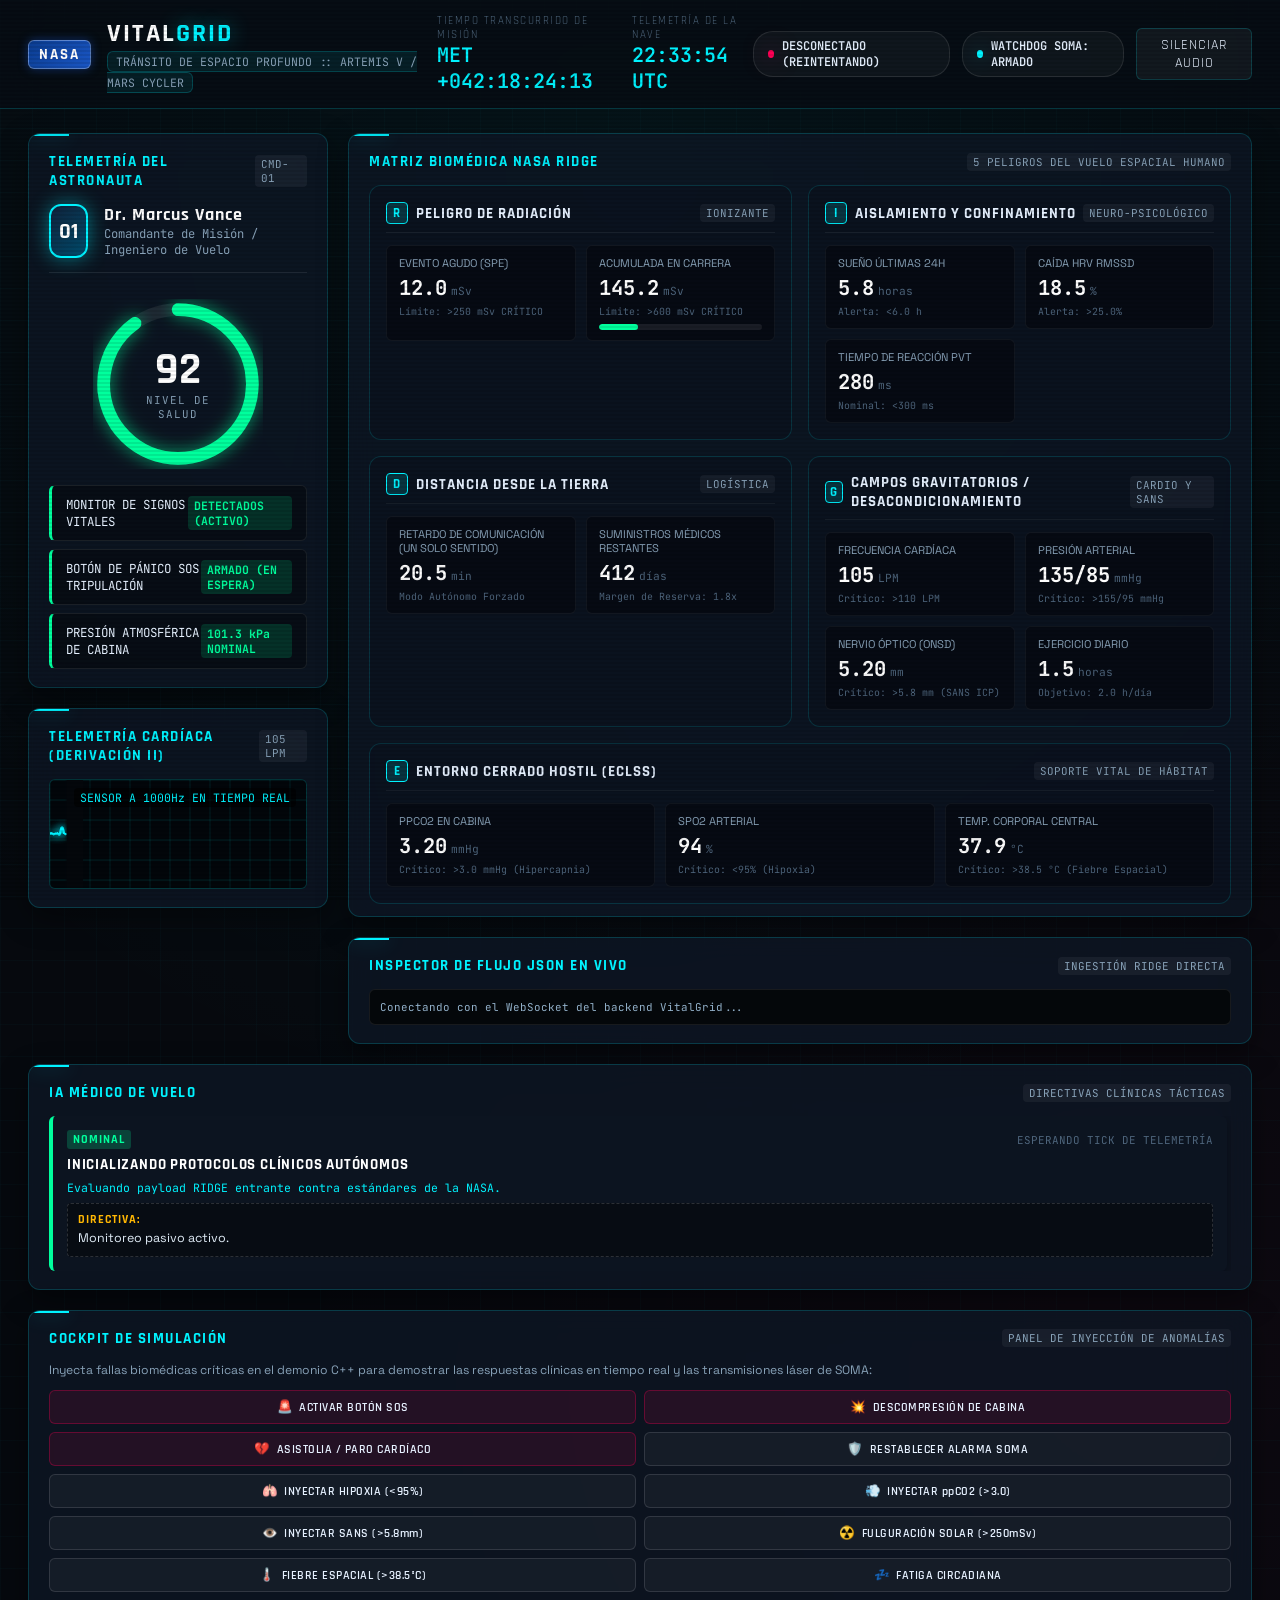
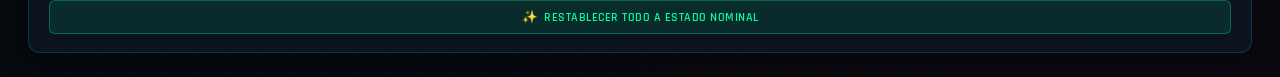
==== commit be60b087: "i18n: traducir UI, directivas clinicas del Flight Surgeon y logs SOMA al espanol" ====
--- a/web/index.html
+++ b/web/index.html
@@ -1,31 +1,31 @@
 <!DOCTYPE html>
-<html lang="en">
+<html lang="es">
 <head>
     <meta charset="UTF-8">
     <meta name="viewport" content="width=device-width, initial-scale=1.0">
-    <title>VitalGrid | Deep Space Astronaut Health Monitoring & Autonomous Flight Surgeon</title>
+    <title>VitalGrid | Monitoreo de Salud de Astronautas en Espacio Profundo e IA Médico de Vuelo</title>
     <link rel="stylesheet" href="css/style.css">
     <link rel="icon" href="data:image/svg+xml,<svg xmlns=%22http://www.w3.org/2000/svg%22 viewBox=%220 0 100 100%22><text y=%22.9em%22 font-size=%2290%22>🚀</text></svg>">
 </head>
 <body>
 
-    <!-- Cockpit Aerospace Header -->
+    <!-- Encabezado Aeroespacial del Cockpit -->
     <header class="cockpit-header">
         <div class="brand-section">
             <span class="nasa-logo-badge">NASA</span>
             <div class="brand-text">
                 <h1 class="project-title">Vital<span>Grid</span></h1>
-                <span class="mission-tag">DEEP SPACE TRANSIT :: ARTEMIS V / MARS CYCLER</span>
+                <span class="mission-tag">TRÁNSITO DE ESPACIO PROFUNDO :: ARTEMIS V / MARS CYCLER</span>
             </div>
         </div>
 
         <div class="mission-clock-section">
             <div class="clock-box">
-                <span class="clock-label">MISSION ELAPSED TIME</span>
+                <span class="clock-label">TIEMPO TRANSCURRIDO DE MISIÓN</span>
                 <span class="clock-val" id="metClock">MET +042:18:24:12</span>
             </div>
             <div class="clock-box">
-                <span class="clock-label">SPACECRAFT TELEMETRY</span>
+                <span class="clock-label">TELEMETRÍA DE LA NAVE</span>
                 <span class="clock-val" id="utcClock">12:33:24 UTC</span>
             </div>
         </div>
@@ -33,47 +33,47 @@
         <div class="header-status-pills">
             <div id="connectionPill" class="status-pill disconnected">
                 <span class="status-dot"></span>
-                <span id="connectionLabel">CONNECTING...</span>
+                <span id="connectionLabel">CONECTANDO...</span>
             </div>
 
             <div id="somaPill" class="status-pill soma-standby">
                 <span class="status-dot"></span>
-                <span id="somaLabel">SOMA WATCHDOG: ARMED</span>
-            </div>
-
-            <button id="muteBtn" class="btn-icon-hud" title="Toggle Aerospace Chimes">MUTE AUDIO</button>
+                <span id="somaLabel">WATCHDOG SOMA: ARMADO</span>
+            </div>
+
+            <button id="muteBtn" class="btn-icon-hud" title="Alternar audio aeroespacial">SILENCIAR AUDIO</button>
         </div>
     </header>
 
-    <!-- SOMA Science over Survival Emergency Banner (Auto-shows when triggered) -->
+    <!-- Franja de Emergencia SOMA Ciencia sobre Supervivencia (Se activa automáticamente) -->
     <div id="somaStrip" class="soma-emergency-strip">
         <div class="soma-strip-content">
             <div class="soma-title-box">
                 <div class="soma-pulse-beacon"></div>
                 <div>
-                    <div class="soma-banner-h1">CRITICAL SOMA ARCHIVE EVENT INITIATED :: SCIENCE OVER SURVIVAL</div>
-                    <div class="soma-banner-desc" id="somaReasonText">ASTRONAUT VITAL SIGNS COLLAPSE / ASYSTOLE DETECTED</div>
+                    <div class="soma-banner-h1">EVENTO CRÍTICO DE ARCHIVO SOMA INICIADO :: CIENCIA SOBRE SUPERVIVENCIA</div>
+                    <div class="soma-banner-desc" id="somaReasonText">COLAPSO DE SIGNOS VITALES DEL ASTRONAUTA / ASISTOLIA DETECTADA</div>
                 </div>
             </div>
 
             <div class="dsoc-laser-link-box">
-                <span class="dsoc-badge">DSOC 1550nm LASER ACTIVE</span>
-                <span id="somaDsocStation">NASA DSN Goldstone 34m Beam Waveguide</span>
-                <span id="somaDelayText" style="color: var(--warn-amber);">20.5 min light delay</span>
+                <span class="dsoc-badge">LÁSER DSOC 1550nm ACTIVO</span>
+                <span id="somaDsocStation">NASA DSN Goldstone - Guía de Ondas de 34m</span>
+                <span id="somaDelayText" style="color: var(--warn-amber);">20.5 min retardo lumínico</span>
             </div>
         </div>
     </div>
 
-    <!-- Main Cockpit Layout -->
+    <!-- Contenedor Principal del Cockpit -->
     <main class="cockpit-container">
 
-        <!-- LEFT COLUMN: Crew & Immediate Survival Triad -->
+        <!-- COLUMNA IZQUIERDA: Tripulación y Tríada de Supervivencia Inmediata -->
         <div class="cockpit-col left-col">
             
-            <!-- Crew Member Bio -->
+            <!-- Ficha del Tripulante -->
             <div class="glass-panel">
                 <div class="panel-header">
-                    <span class="panel-title">ASTRONAUT TELEMETRY</span>
+                    <span class="panel-title">TELEMETRÍA DEL ASTRONAUTA</span>
                     <span class="panel-badge" id="crewId">CMD-01</span>
                 </div>
 
@@ -81,11 +81,11 @@
                     <div class="crew-avatar-hexagon">01</div>
                     <div class="crew-meta">
                         <h2>Dr. Marcus Vance</h2>
-                        <p>Mission Commander / Flight Engineer</p>
-                    </div>
-                </div>
-
-                <!-- Health Score Circular Ring -->
+                        <p>Comandante de Misión / Ingeniero de Vuelo</p>
+                    </div>
+                </div>
+
+                <!-- Calibrador de Salud en Anillo -->
                 <div class="health-score-container">
                     <div class="gauge-svg-wrap">
                         <svg class="gauge-svg" viewBox="0 0 160 160">
@@ -94,72 +94,72 @@
                         </svg>
                         <div class="gauge-center-text">
                             <div class="score-num" id="healthScoreNum">92</div>
-                            <div class="score-sub">HEALTH SCORE</div>
-                        </div>
-                    </div>
-                </div>
-
-                <!-- Survival Triad -->
+                            <div class="score-sub">NIVEL DE SALUD</div>
+                        </div>
+                    </div>
+                </div>
+
+                <!-- Tríada de Supervivencia -->
                 <div class="survival-triad">
                     <div id="vitalSignsPill" class="survival-pill nominal">
-                        <span>VITAL SIGNS MONITOR</span>
-                        <span class="tag">DETECTED (ACTIVE)</span>
+                        <span>MONITOR DE SIGNOS VITALES</span>
+                        <span class="tag">DETECTADOS (ACTIVO)</span>
                     </div>
                     <div id="sosPill" class="survival-pill nominal">
-                        <span>CREW SOS PANIC BUTTON</span>
-                        <span class="tag">ARMED (STANDBY)</span>
+                        <span>BOTÓN DE PÁNICO SOS TRIPULACIÓN</span>
+                        <span class="tag">ARMADO (EN ESPERA)</span>
                     </div>
                     <div id="cabinPressurePill" class="survival-pill nominal">
-                        <span>CABIN PRESSURE ATM</span>
+                        <span>PRESIÓN ATMOSFÉRICA DE CABINA</span>
                         <span class="tag">101.3 kPa NOMINAL</span>
                     </div>
                 </div>
             </div>
 
-            <!-- Live ECG / Cardiac Canvas -->
+            <!-- ECG en Vivo / Canvas Cardíaco -->
             <div class="glass-panel">
                 <div class="panel-header">
-                    <span class="panel-title">CARDIAC TELEMETRY (LEAD II)</span>
-                    <span class="panel-badge" id="ecgBpmDisplay">105 BPM</span>
+                    <span class="panel-title">TELEMETRÍA CARDÍACA (DERIVACIÓN II)</span>
+                    <span class="panel-badge" id="ecgBpmDisplay">105 LPM</span>
                 </div>
                 <div class="ecg-container">
                     <canvas id="ecgCanvas"></canvas>
-                    <div class="ecg-overlay-stats">REAL-TIME 1000Hz SENSOR</div>
-                </div>
-            </div>
-
-            <!-- SOMA Forensic Archive Details (Shows when SOMA triggers) -->
+                    <div class="ecg-overlay-stats">SENSOR A 1000Hz EN TIEMPO REAL</div>
+                </div>
+            </div>
+
+            <!-- Ficha Forense de Archivo SOMA (Visible al dispararse SOMA) -->
             <div id="somaDetailsCard" class="soma-details-card">
                 <div class="panel-header" style="margin-bottom: 4px;">
-                    <span class="panel-title" style="color: var(--crit-crimson);">[SOMA BLACK-BOX DOWNLINK]</span>
-                    <span class="panel-badge" style="background: var(--crit-crimson); color: #fff;">BURST TRANSMITTED</span>
+                    <span class="panel-title" style="color: var(--crit-crimson);">[ENLACE DESCENDENTE CAJA NEGRA SOMA]</span>
+                    <span class="panel-badge" style="background: var(--crit-crimson); color: #fff;">RÁFAGA TRANSMITIDA</span>
                 </div>
                 <p style="font-family: var(--font-mono); font-size: 0.72rem; color: #ffccd9;">
-                    Terminal biomedical records archived under military protocol and enqueued for optical transmission to Earth.
+                    Registros biomédicos terminales archivados bajo protocolo militar y encolados para transmisión óptica hacia la Tierra.
                 </p>
                 <div class="soma-kv-grid">
                     <div class="soma-kv-item">
-                        <div class="soma-k">SAMPLE RATE</div>
-                        <div class="soma-v" id="somaSamplesCount">500 records (1000 Hz)</div>
+                        <div class="soma-k">FRECUENCIA DE MUESTREO</div>
+                        <div class="soma-v" id="somaSamplesCount">500 registros (1000 Hz)</div>
                     </div>
                     <div class="soma-kv-item">
-                        <div class="soma-k">DATA CONTAINER</div>
+                        <div class="soma-k">CONTENEDOR DE DATOS</div>
                         <div class="soma-v" id="somaDataSize">68.4 KB → 18.2 KB</div>
                     </div>
                     <div class="soma-kv-item">
-                        <div class="soma-k">COMPRESSION</div>
-                        <div class="soma-v" id="somaCompression">Zstd level 19 (3.65x)</div>
+                        <div class="soma-k">COMPRESIÓN</div>
+                        <div class="soma-v" id="somaCompression">Zstd nivel 19 (3.65x)</div>
                     </div>
                     <div class="soma-kv-item">
-                        <div class="soma-k">SECURITY CIPHER</div>
+                        <div class="soma-k">CIFRADO DE SEGURIDAD</div>
                         <div class="soma-v" id="somaCipher">AES-256-GCM</div>
                     </div>
                     <div class="soma-kv-item" style="grid-column: span 2;">
-                        <div class="soma-k">INITIALIZATION VECTOR (NONCE)</div>
+                        <div class="soma-k">VECTOR DE INICIALIZACIÓN (NONCE)</div>
                         <div class="soma-v" id="somaNonce">0x9F3E8B1A4C2D...</div>
                     </div>
                     <div class="soma-kv-item" style="grid-column: span 2;">
-                        <div class="soma-k">AUTHENTICATION TAG</div>
+                        <div class="soma-k">ETIQUETA DE AUTENTICACIÓN (TAG)</div>
                         <div class="soma-v" id="somaTag">0x5C81E3FA...</div>
                     </div>
                 </div>
@@ -167,42 +167,42 @@
 
         </div>
 
-        <!-- CENTER COLUMN: RIDGE 5-Pillar Telemetry Matrix -->
+        <!-- COLUMNA CENTRAL: Matriz de Telemetría RIDGE (5 Pilares) -->
         <div class="cockpit-col center-col">
             
             <div class="glass-panel" style="padding-bottom: 12px;">
                 <div class="panel-header">
-                    <span class="panel-title">NASA RIDGE BIOMEDICAL MATRIX</span>
-                    <span class="panel-badge">5 HAZARDS OF HUMAN SPACEFLIGHT</span>
+                    <span class="panel-title">MATRIZ BIOMÉDICA NASA RIDGE</span>
+                    <span class="panel-badge">5 PELIGROS DEL VUELO ESPACIAL HUMANO</span>
                 </div>
 
                 <div class="ridge-matrix">
 
-                    <!-- R - Radiation -->
+                    <!-- R - Radiación -->
                     <div class="pillar-card">
                         <div class="pillar-card-header">
                             <div class="pillar-badge">
                                 <span class="pillar-letter">R</span>
-                                <span>RADIATION HAZARD</span>
-                            </div>
-                            <span class="panel-badge">IONIZING</span>
+                                <span>PELIGRO DE RADIACIÓN</span>
+                            </div>
+                            <span class="panel-badge">IONIZANTE</span>
                         </div>
                         <div class="pillar-metrics-grid">
                             <div class="metric-cell">
-                                <span class="metric-name">Acute Event (SPE)</span>
+                                <span class="metric-name">Evento Agudo (SPE)</span>
                                 <div class="metric-value-row">
                                     <span class="metric-value" id="val_rad_acute">12.0</span>
                                     <span class="metric-unit">mSv</span>
                                 </div>
-                                <span class="metric-threshold-tag">Limit: &gt;250 mSv CRIT</span>
-                            </div>
-                            <div class="metric-cell">
-                                <span class="metric-name">Career Accumulated</span>
+                                <span class="metric-threshold-tag">Límite: &gt;250 mSv CRÍTICO</span>
+                            </div>
+                            <div class="metric-cell">
+                                <span class="metric-name">Acumulada en Carrera</span>
                                 <div class="metric-value-row">
                                     <span class="metric-value" id="val_rad_career">145.2</span>
                                     <span class="metric-unit">mSv</span>
                                 </div>
-                                <span class="metric-threshold-tag">Limit: &gt;600 mSv CRIT</span>
+                                <span class="metric-threshold-tag">Límite: &gt;600 mSv CRÍTICO</span>
                                 <div class="progress-bar-wrap">
                                     <div id="careerRadBar" class="progress-bar-fill" style="width: 24%;"></div>
                                 </div>
@@ -210,34 +210,34 @@
                         </div>
                     </div>
 
-                    <!-- I - Isolation -->
+                    <!-- I - Aislamiento -->
                     <div class="pillar-card">
                         <div class="pillar-card-header">
                             <div class="pillar-badge">
                                 <span class="pillar-letter">I</span>
-                                <span>ISOLATION & CONFINEMENT</span>
-                            </div>
-                            <span class="panel-badge">NEURO-PSYCH</span>
+                                <span>AISLAMIENTO Y CONFINAMIENTO</span>
+                            </div>
+                            <span class="panel-badge">NEURO-PSICOLÓGICO</span>
                         </div>
                         <div class="pillar-metrics-grid">
                             <div class="metric-cell">
-                                <span class="metric-name">Sleep Last 24h</span>
+                                <span class="metric-name">Sueño Últimas 24h</span>
                                 <div class="metric-value-row">
                                     <span class="metric-value" id="val_sleep_hours">5.8</span>
-                                    <span class="metric-unit">hours</span>
-                                </div>
-                                <span class="metric-threshold-tag">Warn: &lt;6.0 h</span>
-                            </div>
-                            <div class="metric-cell">
-                                <span class="metric-name">HRV RMSSD Drop</span>
+                                    <span class="metric-unit">horas</span>
+                                </div>
+                                <span class="metric-threshold-tag">Alerta: &lt;6.0 h</span>
+                            </div>
+                            <div class="metric-cell">
+                                <span class="metric-name">Caída HRV RMSSD</span>
                                 <div class="metric-value-row">
                                     <span class="metric-value" id="val_hrv_drop">18.5</span>
                                     <span class="metric-unit">%</span>
                                 </div>
-                                <span class="metric-threshold-tag">Warn: &gt;25.0%</span>
-                            </div>
-                            <div class="metric-cell">
-                                <span class="metric-name">PVT Reaction Time</span>
+                                <span class="metric-threshold-tag">Alerta: &gt;25.0%</span>
+                            </div>
+                            <div class="metric-cell">
+                                <span class="metric-name">Tiempo de Reacción PVT</span>
                                 <div class="metric-value-row">
                                     <span class="metric-value" id="val_pvt_ms">280</span>
                                     <span class="metric-unit">ms</span>
@@ -247,205 +247,205 @@
                         </div>
                     </div>
 
-                    <!-- D - Distance -->
+                    <!-- D - Distancia -->
                     <div class="pillar-card">
                         <div class="pillar-card-header">
                             <div class="pillar-badge">
                                 <span class="pillar-letter">D</span>
-                                <span>DISTANCE FROM EARTH</span>
-                            </div>
-                            <span class="panel-badge">LOGISTICS</span>
+                                <span>DISTANCIA DESDE LA TIERRA</span>
+                            </div>
+                            <span class="panel-badge">LOGÍSTICA</span>
                         </div>
                         <div class="pillar-metrics-grid">
                             <div class="metric-cell">
-                                <span class="metric-name">Comm Delay (One-Way)</span>
+                                <span class="metric-name">Retardo de Comunicación (Un Solo Sentido)</span>
                                 <div class="metric-value-row">
                                     <span class="metric-value" id="val_comm_delay">20.5</span>
                                     <span class="metric-unit">min</span>
                                 </div>
-                                <span class="metric-threshold-tag">Autonomous Mode Enforced</span>
-                            </div>
-                            <div class="metric-cell">
-                                <span class="metric-name">Medical Supplies Left</span>
+                                <span class="metric-threshold-tag">Modo Autónomo Forzado</span>
+                            </div>
+                            <div class="metric-cell">
+                                <span class="metric-name">Suministros Médicos Restantes</span>
                                 <div class="metric-value-row">
                                     <span class="metric-value" id="val_med_supply">412</span>
-                                    <span class="metric-unit">days</span>
-                                </div>
-                                <span class="metric-threshold-tag">Reserve Margin: 1.8x</span>
-                            </div>
-                        </div>
-                    </div>
-
-                    <!-- G - Gravity & Deconditioning (Cardio + SANS) -->
+                                    <span class="metric-unit">días</span>
+                                </div>
+                                <span class="metric-threshold-tag">Margen de Reserva: 1.8x</span>
+                            </div>
+                        </div>
+                    </div>
+
+                    <!-- G - Gravedad y Desacondicionamiento (Cardio + SANS) -->
                     <div class="pillar-card">
                         <div class="pillar-card-header">
                             <div class="pillar-badge">
                                 <span class="pillar-letter">G</span>
-                                <span>GRAVITY FIELDS / DECONDITIONING</span>
-                            </div>
-                            <span class="panel-badge">CARDIO & SANS</span>
+                                <span>CAMPOS GRAVITATORIOS / DESACONDICIONAMIENTO</span>
+                            </div>
+                            <span class="panel-badge">CARDIO Y SANS</span>
                         </div>
                         <div class="pillar-metrics-grid">
                             <div class="metric-cell">
-                                <span class="metric-name">Heart Rate</span>
+                                <span class="metric-name">Frecuencia Cardíaca</span>
                                 <div class="metric-value-row">
                                     <span class="metric-value" id="val_hr">105</span>
-                                    <span class="metric-unit">BPM</span>
-                                </div>
-                                <span class="metric-threshold-tag">Crit: &gt;110 BPM</span>
-                            </div>
-                            <div class="metric-cell">
-                                <span class="metric-name">Blood Pressure</span>
+                                    <span class="metric-unit">LPM</span>
+                                </div>
+                                <span class="metric-threshold-tag">Crítico: &gt;110 LPM</span>
+                            </div>
+                            <div class="metric-cell">
+                                <span class="metric-name">Presión Arterial</span>
                                 <div class="metric-value-row">
                                     <span class="metric-value" id="val_bp">135/85</span>
                                     <span class="metric-unit">mmHg</span>
                                 </div>
-                                <span class="metric-threshold-tag">Crit: &gt;155/95 mmHg</span>
-                            </div>
-                            <div class="metric-cell">
-                                <span class="metric-name">Optic Nerve (ONSD)</span>
+                                <span class="metric-threshold-tag">Crítico: &gt;155/95 mmHg</span>
+                            </div>
+                            <div class="metric-cell">
+                                <span class="metric-name">Nervio Óptico (ONSD)</span>
                                 <div class="metric-value-row">
                                     <span class="metric-value" id="val_onsd">5.20</span>
                                     <span class="metric-unit">mm</span>
                                 </div>
-                                <span class="metric-threshold-tag">Crit: &gt;5.8 mm (SANS ICP)</span>
-                            </div>
-                            <div class="metric-cell">
-                                <span class="metric-name">Daily Exercise</span>
+                                <span class="metric-threshold-tag">Crítico: &gt;5.8 mm (SANS ICP)</span>
+                            </div>
+                            <div class="metric-cell">
+                                <span class="metric-name">Ejercicio Diario</span>
                                 <div class="metric-value-row">
                                     <span class="metric-value" id="val_exercise">1.5</span>
-                                    <span class="metric-unit">hours</span>
-                                </div>
-                                <span class="metric-threshold-tag">Target: 2.0 h/day</span>
-                            </div>
-                        </div>
-                    </div>
-
-                    <!-- E - Hostile Closed Environment -->
+                                    <span class="metric-unit">horas</span>
+                                </div>
+                                <span class="metric-threshold-tag">Objetivo: 2.0 h/día</span>
+                            </div>
+                        </div>
+                    </div>
+
+                    <!-- E - Entorno Cerrado Hostil -->
                     <div class="pillar-card full-width">
                         <div class="pillar-card-header">
                             <div class="pillar-badge">
                                 <span class="pillar-letter">E</span>
-                                <span>HOSTILE CLOSED ENVIRONMENT (ECLSS)</span>
-                            </div>
-                            <span class="panel-badge">HABITAT LIFE SUPPORT</span>
+                                <span>ENTORNO CERRADO HOSTIL (ECLSS)</span>
+                            </div>
+                            <span class="panel-badge">SOPORTE VITAL DE HÁBITAT</span>
                         </div>
                         <div class="pillar-metrics-grid">
                             <div class="metric-cell">
-                                <span class="metric-name">Cabin ppCO2</span>
+                                <span class="metric-name">ppCO2 en Cabina</span>
                                 <div class="metric-value-row">
                                     <span class="metric-value" id="val_ppco2">3.20</span>
                                     <span class="metric-unit">mmHg</span>
                                 </div>
-                                <span class="metric-threshold-tag">Crit: &gt;3.0 mmHg (Hypercapnia)</span>
-                            </div>
-                            <div class="metric-cell">
-                                <span class="metric-name">Arterial SpO2</span>
+                                <span class="metric-threshold-tag">Crítico: &gt;3.0 mmHg (Hipercapnia)</span>
+                            </div>
+                            <div class="metric-cell">
+                                <span class="metric-name">SpO2 Arterial</span>
                                 <div class="metric-value-row">
                                     <span class="metric-value" id="val_spo2">94</span>
                                     <span class="metric-unit">%</span>
                                 </div>
-                                <span class="metric-threshold-tag">Crit: &lt;95% (Hypoxemia)</span>
-                            </div>
-                            <div class="metric-cell">
-                                <span class="metric-name">Body Core Temp</span>
+                                <span class="metric-threshold-tag">Crítico: &lt;95% (Hipoxia)</span>
+                            </div>
+                            <div class="metric-cell">
+                                <span class="metric-name">Temp. Corporal Central</span>
                                 <div class="metric-value-row">
                                     <span class="metric-value" id="val_temp">37.9</span>
                                     <span class="metric-unit">°C</span>
                                 </div>
-                                <span class="metric-threshold-tag">Crit: &gt;38.5 °C (Space Fever)</span>
-                            </div>
-                        </div>
-                    </div>
-
-                </div>
-            </div>
-
-            <!-- Raw JSON Telemetry Stream Inspector (Collapsible) -->
+                                <span class="metric-threshold-tag">Crítico: &gt;38.5 °C (Fiebre Espacial)</span>
+                            </div>
+                        </div>
+                    </div>
+
+                </div>
+            </div>
+
+            <!-- Inspector de Flujo JSON de Telemetría en Vivo -->
             <div class="glass-panel">
                 <div class="panel-header">
-                    <span class="panel-title">LIVE JSON STREAM INSPECTOR</span>
-                    <span class="panel-badge">RAW RIDGE INGESTION</span>
-                </div>
-                <pre id="rawJsonViewer" class="raw-json-viewer">Connecting to VitalGrid backend WebSocket...</pre>
-            </div>
-
-        </div>
-
-        <!-- RIGHT COLUMN: Flight Surgeon AI Clinical Directives & Interactive Simulation -->
+                    <span class="panel-title">INSPECTOR DE FLUJO JSON EN VIVO</span>
+                    <span class="panel-badge">INGESTIÓN RIDGE DIRECTA</span>
+                </div>
+                <pre id="rawJsonViewer" class="raw-json-viewer">Conectando con el WebSocket del backend VitalGrid...</pre>
+            </div>
+
+        </div>
+
+        <!-- COLUMNA DERECHA: Directivas Clínicas de la IA Médico de Vuelo y Simulación Interactiva -->
         <div class="cockpit-col right-col">
             
-            <!-- Flight Surgeon AI Directives -->
+            <!-- Directivas de la IA Médico de Vuelo -->
             <div class="glass-panel">
                 <div class="panel-header">
-                    <span class="panel-title">FLIGHT SURGEON AI</span>
-                    <span class="panel-badge">TACTICAL CLINICAL DIRECTIVES</span>
+                    <span class="panel-title">IA MÉDICO DE VUELO</span>
+                    <span class="panel-badge">DIRECTIVAS CLÍNICAS TÁCTICAS</span>
                 </div>
 
                 <div id="directivesList" class="directives-container">
                     <div class="directive-card NOMINAL">
                         <div class="directive-header">
                             <span class="directive-status-tag">NOMINAL</span>
-                            <span class="directive-time">AWAITING TELEMETRY TICK</span>
-                        </div>
-                        <div class="directive-diagnosis">INITIALIZING AUTONOMOUS CLINICAL PROTOCOLS</div>
-                        <div class="directive-trigger">Evaluating incoming RIDGE payload against NASA standards.</div>
+                            <span class="directive-time">ESPERANDO TICK DE TELEMETRÍA</span>
+                        </div>
+                        <div class="directive-diagnosis">INICIALIZANDO PROTOCOLOS CLÍNICOS AUTÓNOMOS</div>
+                        <div class="directive-trigger">Evaluando payload RIDGE entrante contra estándares de la NASA.</div>
                         <div class="directive-action-box">
-                            <div class="directive-action-label">Directive:</div>
-                            Passive monitoring active.
-                        </div>
-                    </div>
-                </div>
-            </div>
-
-            <!-- Interactive Anomaly Simulation Cockpit -->
+                            <div class="directive-action-label">Directiva:</div>
+                            Monitoreo pasivo activo.
+                        </div>
+                    </div>
+                </div>
+            </div>
+
+            <!-- Cockpit de Simulación Interactiva de Anomalías -->
             <div class="glass-panel">
                 <div class="panel-header">
-                    <span class="panel-title">SIMULATION COCKPIT</span>
-                    <span class="panel-badge">ANOMALY INJECTION PAD</span>
+                    <span class="panel-title">COCKPIT DE SIMULACIÓN</span>
+                    <span class="panel-badge">PANEL DE INYECCIÓN DE ANOMALÍAS</span>
                 </div>
                 <p style="font-size: 0.76rem; color: var(--text-secondary); margin-bottom: 12px;">
-                    Inject critical biomedical failures into the C++ daemon to demonstrate real-time clinical responses and SOMA laser transmissions:
+                    Inyecta fallas biomédicas críticas en el demonio C++ para demostrar las respuestas clínicas en tiempo real y las transmisiones láser de SOMA:
                 </p>
 
                 <div class="sim-controls-grid">
-                    <!-- SOMA Triggers -->
+                    <!-- Disparadores SOMA -->
                     <button id="btnSos" class="sim-btn danger-btn">
-                        <span>🚨</span> TRIGGER SOS BUTTON
+                        <span>🚨</span> ACTIVAR BOTÓN SOS
                     </button>
                     <button id="btnDepressurize" class="sim-btn danger-btn">
-                        <span>💥</span> DEPRESSURIZE CABIN
+                        <span>💥</span> DESCOMPRESIÓN DE CABINA
                     </button>
                     <button id="btnAsystole" class="sim-btn danger-btn">
-                        <span>💔</span> ASYSTOLE / COLLAPSE
+                        <span>💔</span> ASISTOLIA / PARO CARDÍACO
                     </button>
                     <button id="btnResetSurvival" class="sim-btn">
-                        <span>🛡️</span> CLEAR SOMA ALARM
-                    </button>
-
-                    <!-- Clinical Threshold Triggers -->
+                        <span>🛡️</span> RESTABLECER ALARMA SOMA
+                    </button>
+
+                    <!-- Disparadores de Umbrales Clínicos -->
                     <button id="btnHypoxia" class="sim-btn">
-                        <span>🫁</span> INJECT HYPOXIA (&lt;95%)
+                        <span>🫁</span> INYECTAR HIPOXIA (&lt;95%)
                     </button>
                     <button id="btnHypercapnia" class="sim-btn">
-                        <span>💨</span> INJECT ppCO2 (&gt;3.0)
+                        <span>💨</span> INYECTAR ppCO2 (&gt;3.0)
                     </button>
                     <button id="btnSans" class="sim-btn">
-                        <span>👁️</span> INJECT SANS (&gt;5.8mm)
+                        <span>👁️</span> INYECTAR SANS (&gt;5.8mm)
                     </button>
                     <button id="btnSpeRadiation" class="sim-btn">
-                        <span>☢️</span> SOLAR FLARE (&gt;250mSv)
+                        <span>☢️</span> FULGURACIÓN SOLAR (&gt;250mSv)
                     </button>
                     <button id="btnFever" class="sim-btn">
-                        <span>🌡️</span> SPACE FEVER (&gt;38.5°C)
+                        <span>🌡️</span> FIEBRE ESPACIAL (&gt;38.5°C)
                     </button>
                     <button id="btnFatigue" class="sim-btn">
-                        <span>💤</span> CIRCADIAN FATIGUE
-                    </button>
-
-                    <!-- Reset -->
+                        <span>💤</span> FATIGA CIRCADIANA
+                    </button>
+
+                    <!-- Reinicio Nominal -->
                     <button id="btnResetNominal" class="sim-btn reset-btn">
-                        <span>✨</span> RESTORE ALL TO NOMINAL BASELINE
+                        <span>✨</span> RESTABLECER TODO A ESTADO NOMINAL
                     </button>
                 </div>
             </div>
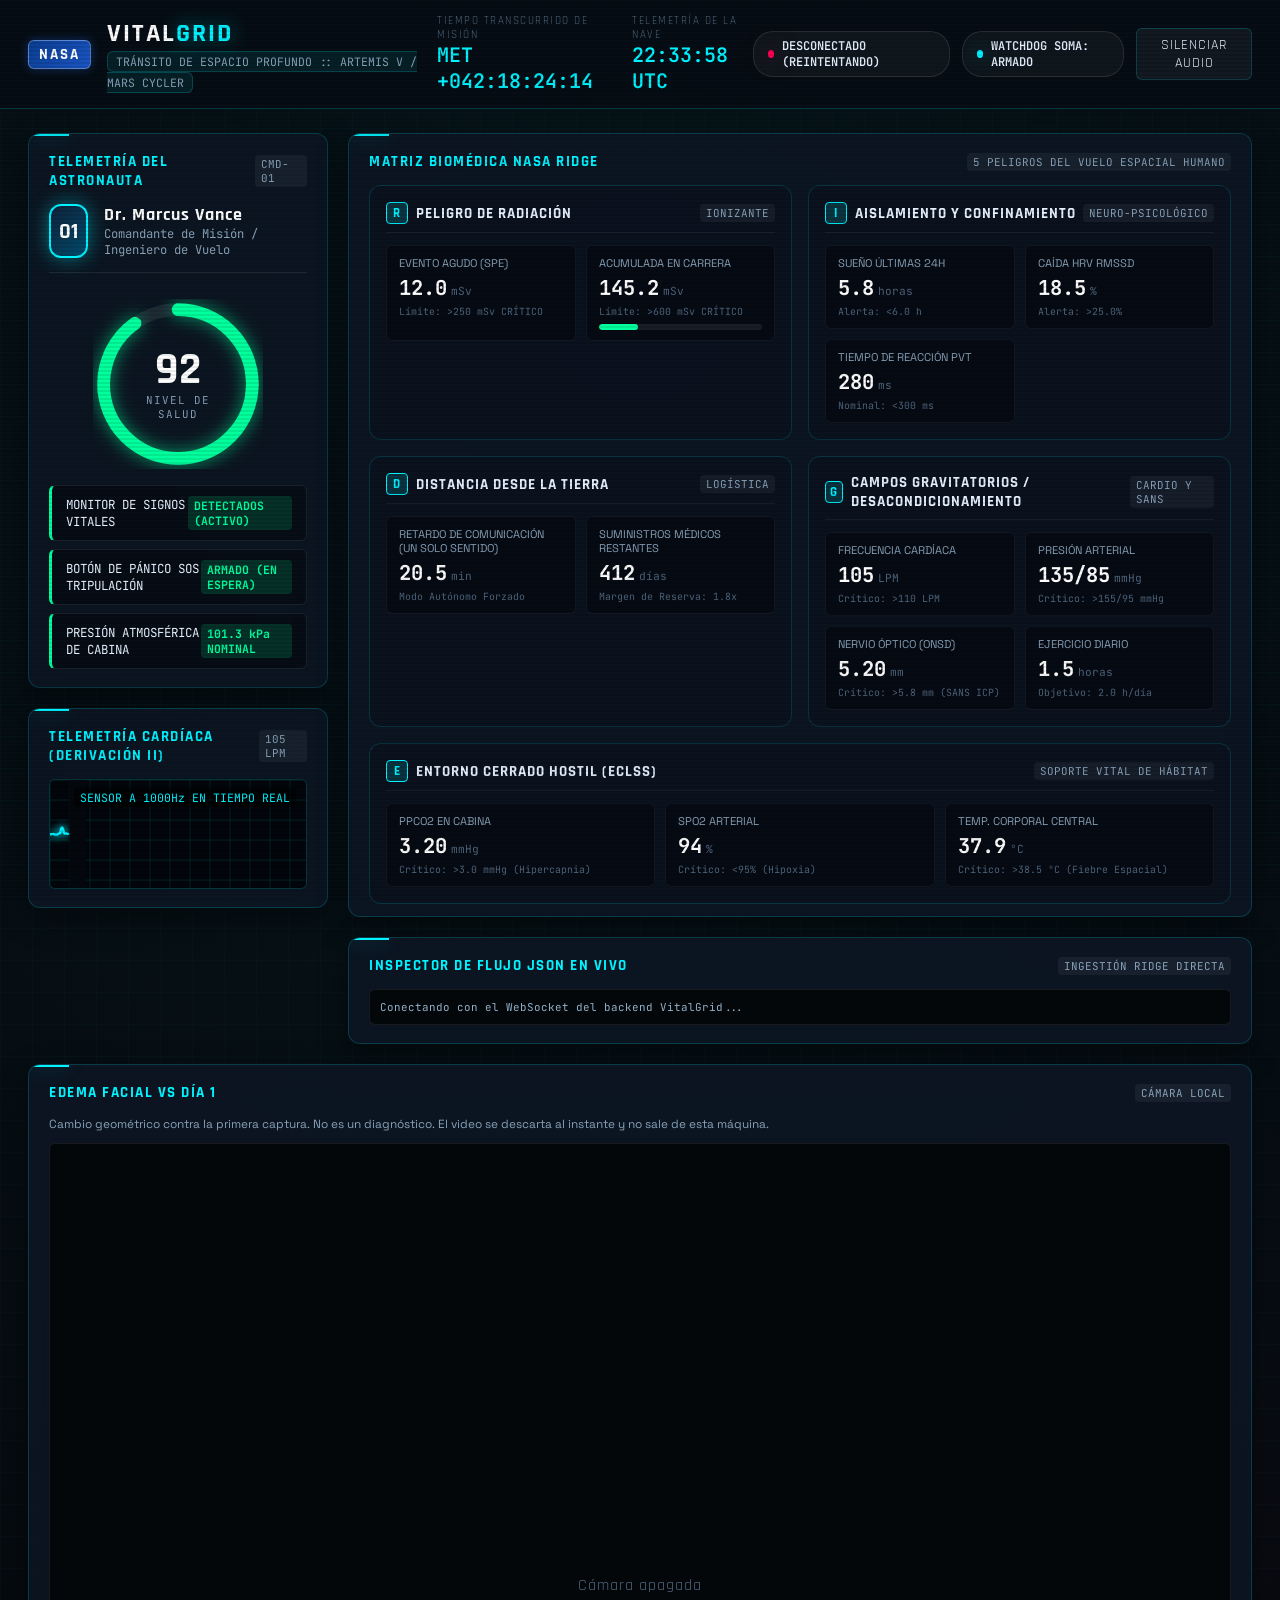
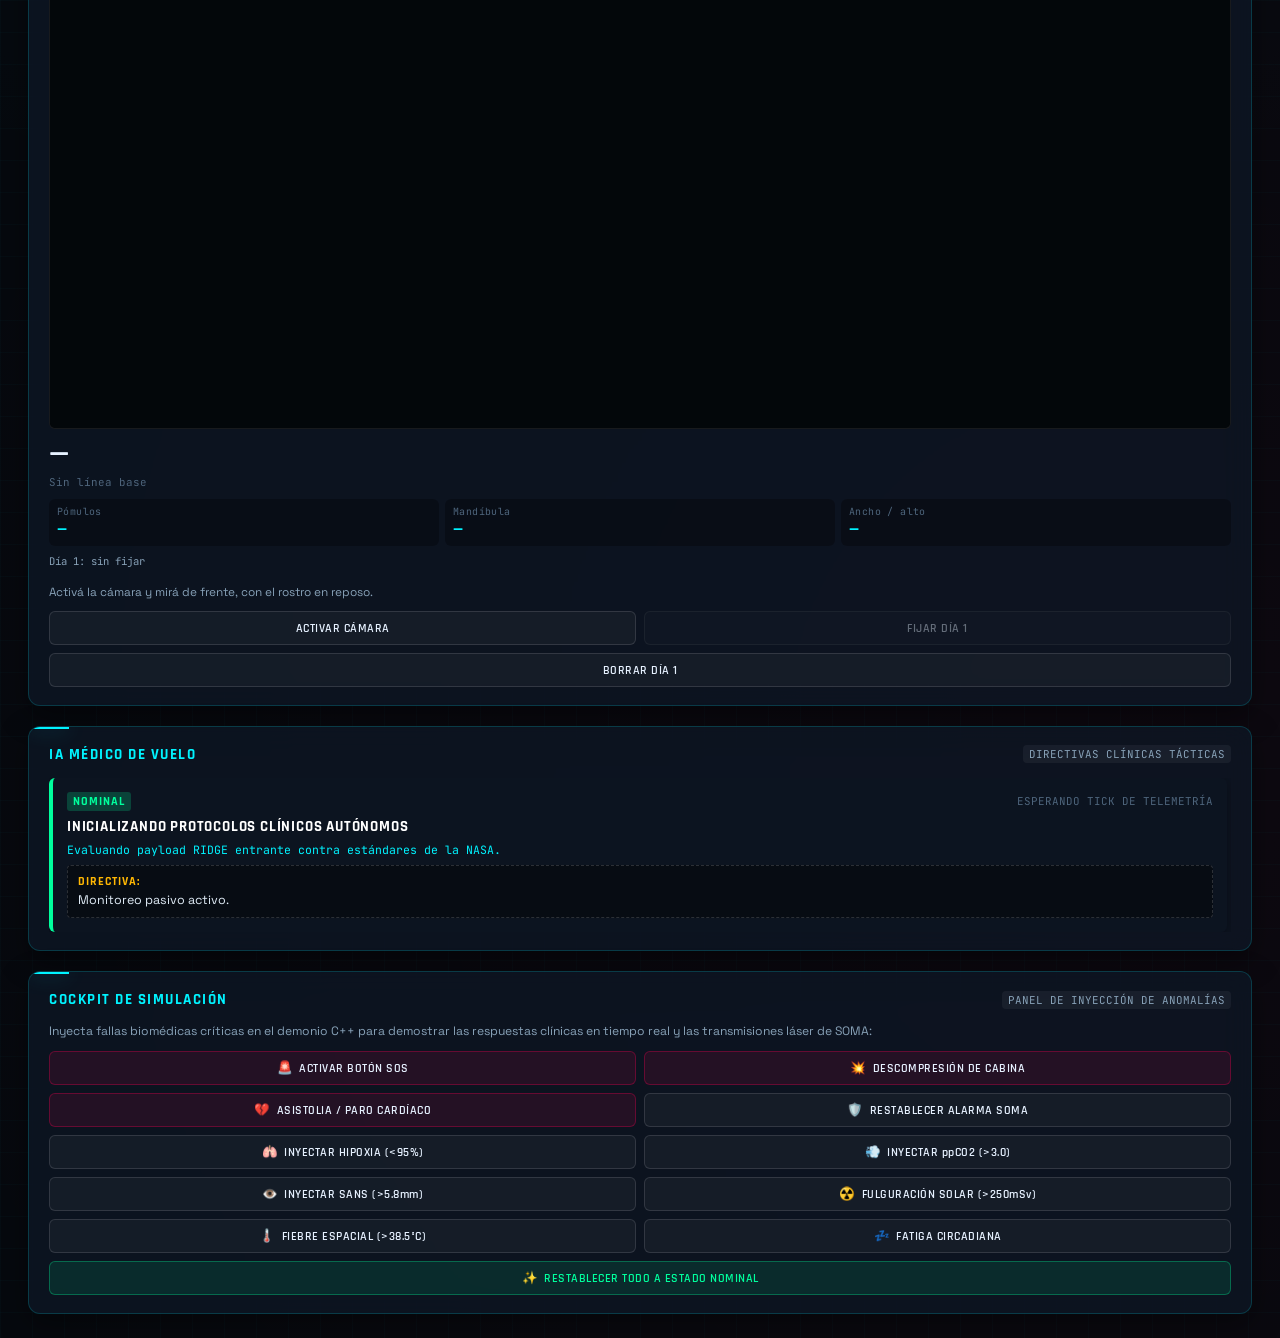
==== commit 15907761: "web: comparar la hinchazon facial contra el dia 1 La camara deja solo tres indices en el navegador p" ====
--- a/web/index.html
+++ b/web/index.html
@@ -374,7 +374,38 @@
 
         <!-- COLUMNA DERECHA: Directivas Clínicas de la IA Médico de Vuelo y Simulación Interactiva -->
         <div class="cockpit-col right-col">
-            
+
+            <div class="glass-panel" id="edemaPanel">
+                <div class="panel-header">
+                    <span class="panel-title">EDEMA FACIAL vs DÍA 1</span>
+                    <span class="panel-badge">CÁMARA LOCAL</span>
+                </div>
+                <p class="edema-note">Cambio geométrico contra la primera captura. No es un diagnóstico. El video se descarta al instante y no sale de esta máquina.</p>
+                <div class="edema-stage">
+                    <video id="edemaVideo" playsinline autoplay muted></video>
+                    <div id="edemaIdle" class="edema-idle">Cámara apagada</div>
+                </div>
+                <div id="edemaDelta" class="edema-delta">—</div>
+                <div id="edemaDeltaLabel" class="edema-delta-label">Sin línea base</div>
+                <div class="edema-metrics">
+                    <div><span>Pómulos</span><strong id="edemaCheek">—</strong></div>
+                    <div><span>Mandíbula</span><strong id="edemaJaw">—</strong></div>
+                    <div><span>Ancho / alto</span><strong id="edemaRound">—</strong></div>
+                </div>
+                <div class="edema-meta">
+                    <span id="edemaBaselineDate">Día 1: sin fijar</span>
+                    <span id="edemaDays"></span>
+                </div>
+                <div id="edemaChart" class="edema-chart" hidden></div>
+                <div id="edemaHistory" class="edema-history"></div>
+                <p id="edemaStatus" class="edema-status">Activá la cámara y mirá de frente, con el rostro en reposo.</p>
+                <div class="edema-actions">
+                    <button id="edemaCameraBtn" class="sim-btn" type="button">ACTIVAR CÁMARA</button>
+                    <button id="edemaCaptureBtn" class="sim-btn" type="button" disabled>FIJAR DÍA 1</button>
+                    <button id="edemaResetBtn" class="sim-btn edema-reset" type="button">BORRAR DÍA 1</button>
+                </div>
+            </div>
+
             <!-- Directivas de la IA Médico de Vuelo -->
             <div class="glass-panel">
                 <div class="panel-header">
@@ -457,5 +488,7 @@
     <!-- Scripts -->
     <script src="js/audio_synth.js"></script>
     <script src="js/app.js"></script>
+    <script src="js/facial_edema.js"></script>
+    <script src="js/facial_edema_panel.js"></script>
 </body>
 </html>
--- a/web/css/style.css
+++ b/web/css/style.css
@@ -976,6 +976,172 @@
   50% { box-shadow: 0 0 16px rgba(255, 0, 85, 0.4); }
 }
 
+/* Edema facial vs día 1 */
+.edema-note,
+.edema-status {
+  font-size: 0.74rem;
+  line-height: 1.4;
+  color: var(--text-secondary);
+  margin-bottom: 10px;
+}
+
+.edema-stage {
+  position: relative;
+  width: 100%;
+  aspect-ratio: 4 / 3;
+  background: #04070a;
+  border: 1px solid rgba(255, 255, 255, 0.08);
+  border-radius: var(--radius-sm);
+  overflow: hidden;
+  margin-bottom: 10px;
+}
+
+.edema-stage video {
+  width: 100%;
+  height: 100%;
+  object-fit: cover;
+  transform: scaleX(-1);
+}
+
+.edema-idle {
+  position: absolute;
+  inset: 0;
+  display: flex;
+  align-items: center;
+  justify-content: center;
+  font-family: var(--font-display);
+  letter-spacing: 1px;
+  color: var(--text-muted);
+  background: rgba(4, 7, 10, 0.72);
+}
+
+.edema-idle[hidden] {
+  display: none;
+}
+
+.edema-delta {
+  font-family: var(--font-display);
+  font-size: 2rem;
+  font-weight: 700;
+  letter-spacing: 1px;
+  line-height: 1;
+  color: var(--text-primary);
+}
+
+.edema-delta.nominal { color: var(--bio-green); }
+.edema-delta.warn { color: var(--warn-amber); }
+.edema-delta.crit { color: var(--crit-crimson); }
+
+.edema-delta-label {
+  font-family: var(--font-mono);
+  font-size: 0.68rem;
+  color: var(--text-muted);
+  margin: 4px 0 10px;
+}
+
+.edema-metrics {
+  display: grid;
+  grid-template-columns: repeat(3, 1fr);
+  gap: 6px;
+  margin-bottom: 8px;
+}
+
+.edema-metrics div {
+  background: rgba(0, 0, 0, 0.28);
+  border-radius: var(--radius-sm);
+  padding: 6px 8px;
+}
+
+.edema-metrics span {
+  display: block;
+  font-family: var(--font-mono);
+  font-size: 0.62rem;
+  color: var(--text-muted);
+  letter-spacing: 0.4px;
+}
+
+.edema-metrics strong {
+  font-family: var(--font-display);
+  font-size: 1rem;
+  color: var(--hud-cyan);
+}
+
+.edema-meta {
+  display: flex;
+  justify-content: space-between;
+  gap: 8px;
+  font-family: var(--font-mono);
+  font-size: 0.66rem;
+  color: var(--text-secondary);
+  margin-bottom: 8px;
+}
+
+.edema-chart {
+  display: flex;
+  align-items: center;
+  justify-content: flex-end;
+  gap: 3px;
+  height: 52px;
+  margin-bottom: 8px;
+  border-top: 1px solid rgba(255, 255, 255, 0.06);
+  border-bottom: 1px solid rgba(255, 255, 255, 0.06);
+}
+
+.edema-chart[hidden] {
+  display: none;
+}
+
+.edema-bar {
+  width: 7px;
+  border-radius: 2px;
+  background: var(--bio-green);
+  align-self: flex-end;
+  margin-bottom: 26px;
+}
+
+.edema-bar.warn { background: var(--warn-amber); }
+.edema-bar.crit { background: var(--crit-crimson); }
+
+.edema-bar.down {
+  align-self: flex-start;
+  margin-bottom: 0;
+  margin-top: 26px;
+}
+
+.edema-history {
+  display: flex;
+  flex-direction: column;
+  gap: 4px;
+  margin-bottom: 8px;
+}
+
+.edema-history-row {
+  display: flex;
+  justify-content: space-between;
+  font-family: var(--font-mono);
+  font-size: 0.66rem;
+  color: var(--text-secondary);
+}
+
+.edema-history-row strong.nominal { color: var(--bio-green); }
+.edema-history-row strong.warn { color: var(--warn-amber); }
+.edema-history-row strong.crit { color: var(--crit-crimson); }
+
+.edema-actions {
+  display: grid;
+  grid-template-columns: 1fr 1fr;
+  gap: 8px;
+}
+
+.edema-actions .edema-reset {
+  grid-column: span 2;
+}
+
+.edema-actions .sim-btn:disabled {
+  opacity: 0.4;
+  cursor: not-allowed;
+}
+
 /* Custom Scrollbars */
 ::-webkit-scrollbar {
   width: 6px;
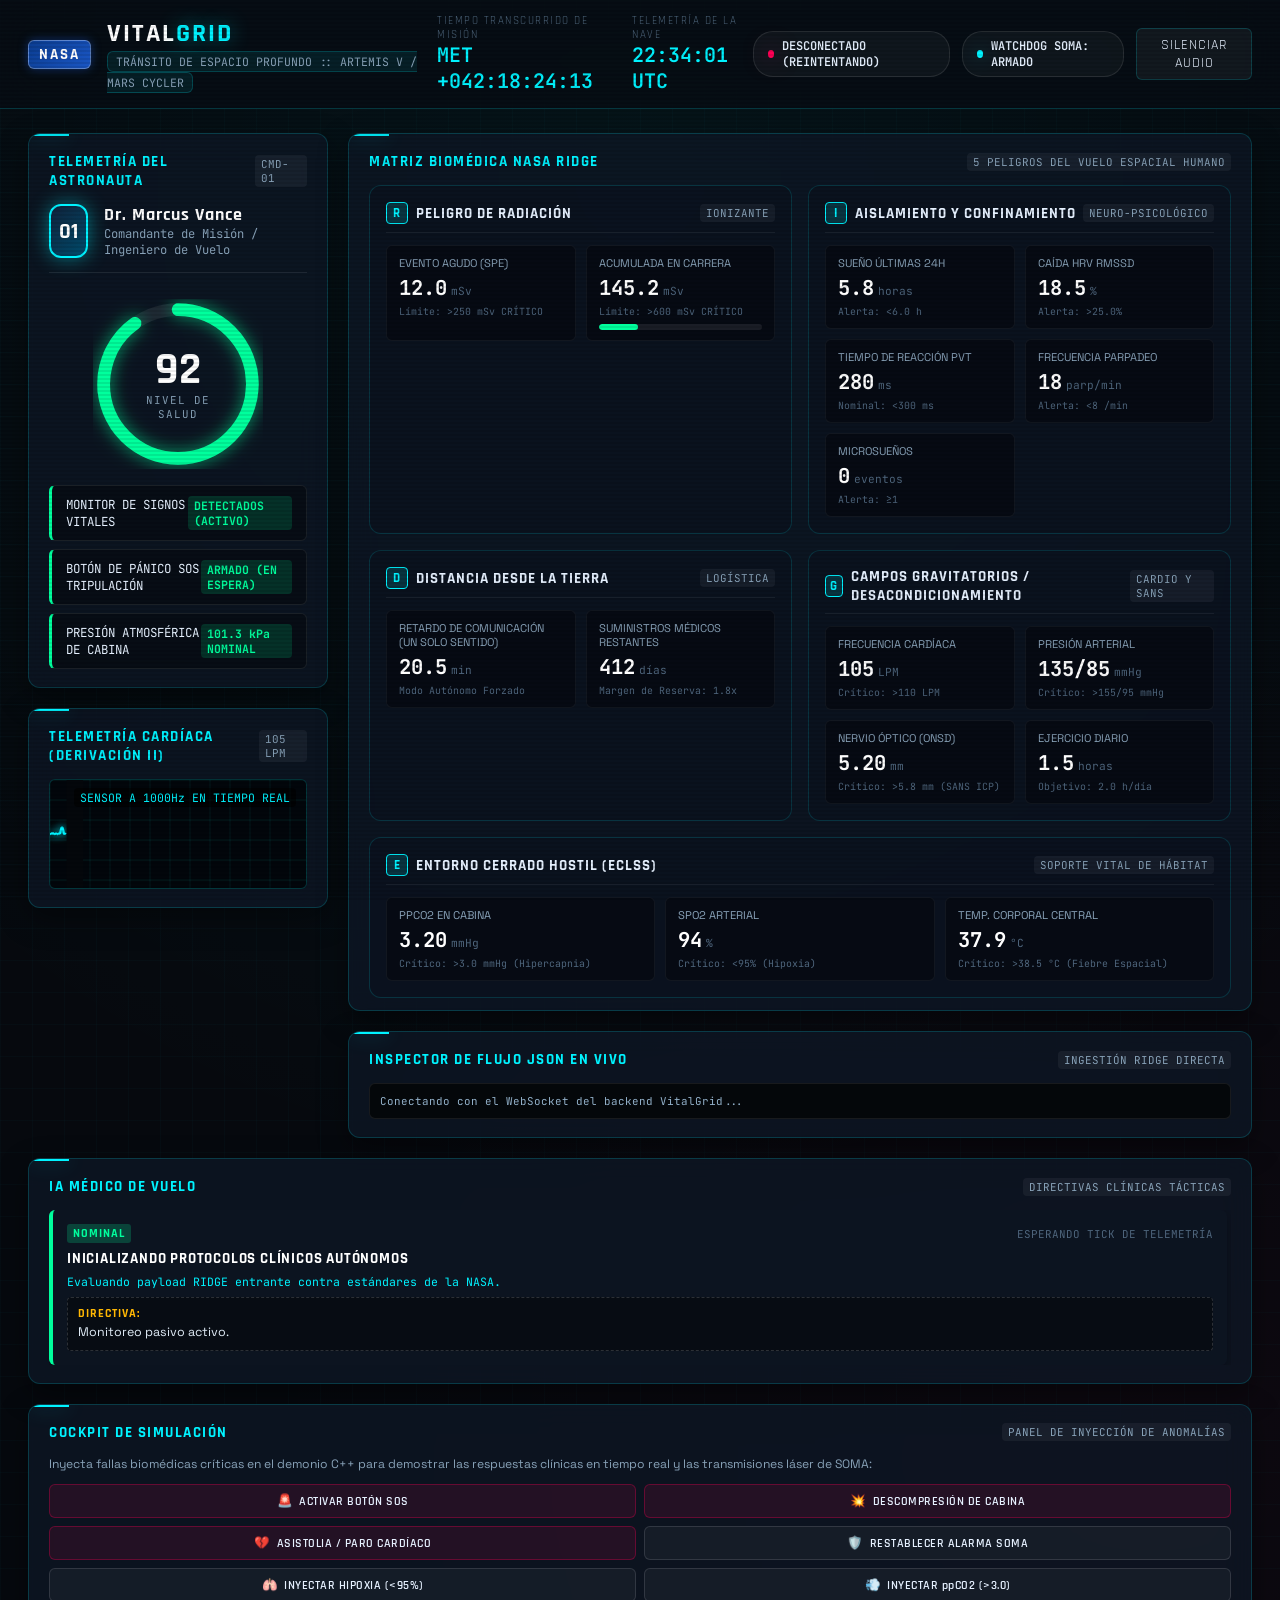
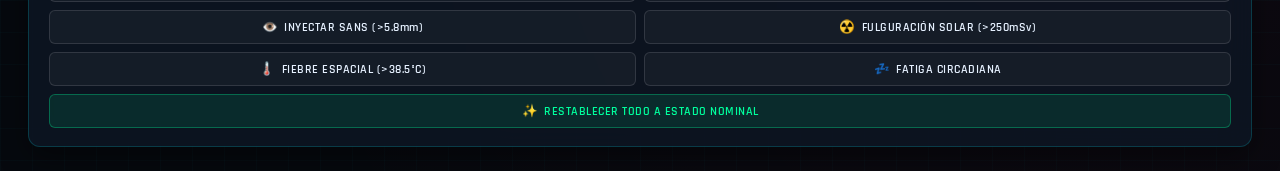
==== commit 7547b243: "feat(isolation): integrar sensor ocular MediaPipe con Flight Surgeon AI y Cockpit Crew Dragon" ====
--- a/web/index.html
+++ b/web/index.html
@@ -244,6 +244,22 @@
                                 </div>
                                 <span class="metric-threshold-tag">Nominal: &lt;300 ms</span>
                             </div>
+                            <div class="metric-cell">
+                                <span class="metric-name">Frecuencia Parpadeo</span>
+                                <div class="metric-value-row">
+                                    <span class="metric-value" id="val_blink_rate">18</span>
+                                    <span class="metric-unit">parp/min</span>
+                                </div>
+                                <span class="metric-threshold-tag">Alerta: &lt;8 /min</span>
+                            </div>
+                            <div class="metric-cell">
+                                <span class="metric-name">Microsueños</span>
+                                <div class="metric-value-row">
+                                    <span class="metric-value" id="val_microsleep">0</span>
+                                    <span class="metric-unit">eventos</span>
+                                </div>
+                                <span class="metric-threshold-tag">Alerta: &ge;1</span>
+                            </div>
                         </div>
                     </div>
 
@@ -374,38 +390,7 @@
 
         <!-- COLUMNA DERECHA: Directivas Clínicas de la IA Médico de Vuelo y Simulación Interactiva -->
         <div class="cockpit-col right-col">
-
-            <div class="glass-panel" id="edemaPanel">
-                <div class="panel-header">
-                    <span class="panel-title">EDEMA FACIAL vs DÍA 1</span>
-                    <span class="panel-badge">CÁMARA LOCAL</span>
-                </div>
-                <p class="edema-note">Cambio geométrico contra la primera captura. No es un diagnóstico. El video se descarta al instante y no sale de esta máquina.</p>
-                <div class="edema-stage">
-                    <video id="edemaVideo" playsinline autoplay muted></video>
-                    <div id="edemaIdle" class="edema-idle">Cámara apagada</div>
-                </div>
-                <div id="edemaDelta" class="edema-delta">—</div>
-                <div id="edemaDeltaLabel" class="edema-delta-label">Sin línea base</div>
-                <div class="edema-metrics">
-                    <div><span>Pómulos</span><strong id="edemaCheek">—</strong></div>
-                    <div><span>Mandíbula</span><strong id="edemaJaw">—</strong></div>
-                    <div><span>Ancho / alto</span><strong id="edemaRound">—</strong></div>
-                </div>
-                <div class="edema-meta">
-                    <span id="edemaBaselineDate">Día 1: sin fijar</span>
-                    <span id="edemaDays"></span>
-                </div>
-                <div id="edemaChart" class="edema-chart" hidden></div>
-                <div id="edemaHistory" class="edema-history"></div>
-                <p id="edemaStatus" class="edema-status">Activá la cámara y mirá de frente, con el rostro en reposo.</p>
-                <div class="edema-actions">
-                    <button id="edemaCameraBtn" class="sim-btn" type="button">ACTIVAR CÁMARA</button>
-                    <button id="edemaCaptureBtn" class="sim-btn" type="button" disabled>FIJAR DÍA 1</button>
-                    <button id="edemaResetBtn" class="sim-btn edema-reset" type="button">BORRAR DÍA 1</button>
-                </div>
-            </div>
-
+            
             <!-- Directivas de la IA Médico de Vuelo -->
             <div class="glass-panel">
                 <div class="panel-header">
@@ -488,7 +473,5 @@
     <!-- Scripts -->
     <script src="js/audio_synth.js"></script>
     <script src="js/app.js"></script>
-    <script src="js/facial_edema.js"></script>
-    <script src="js/facial_edema_panel.js"></script>
 </body>
 </html>
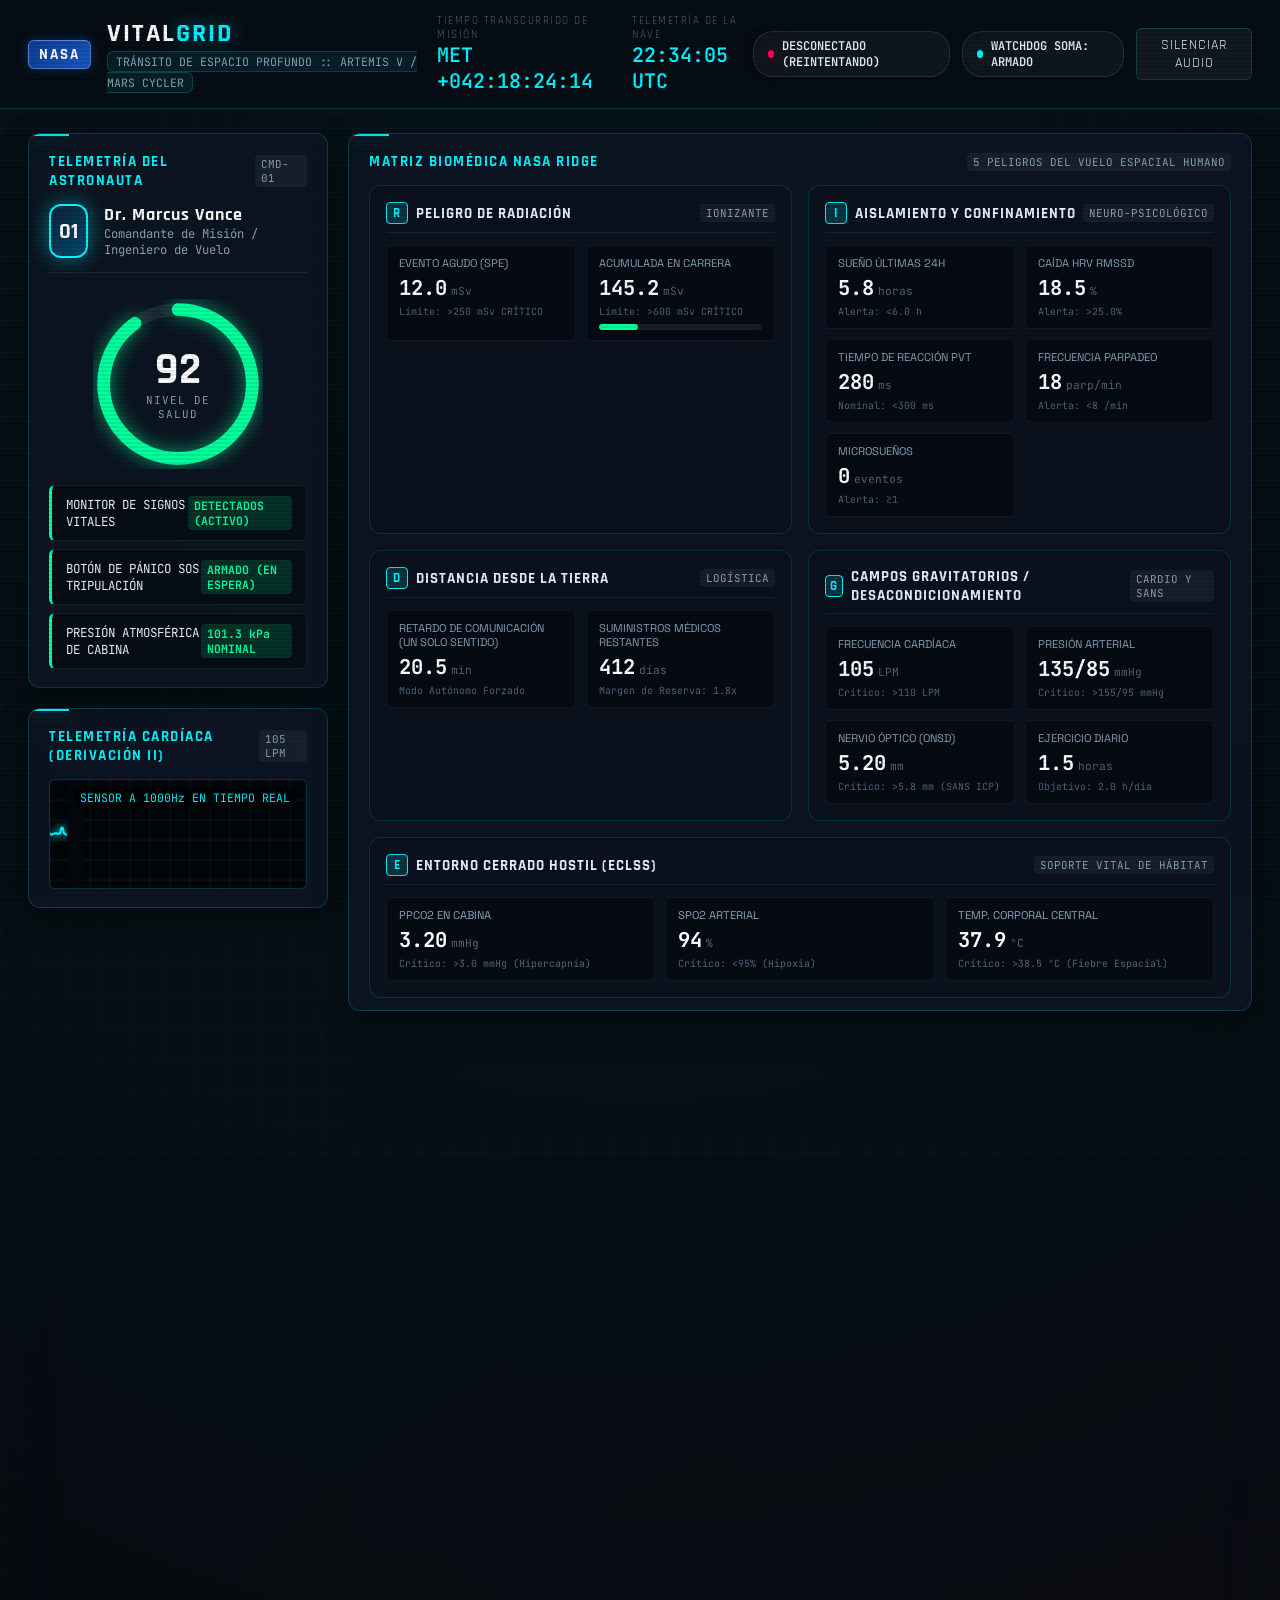
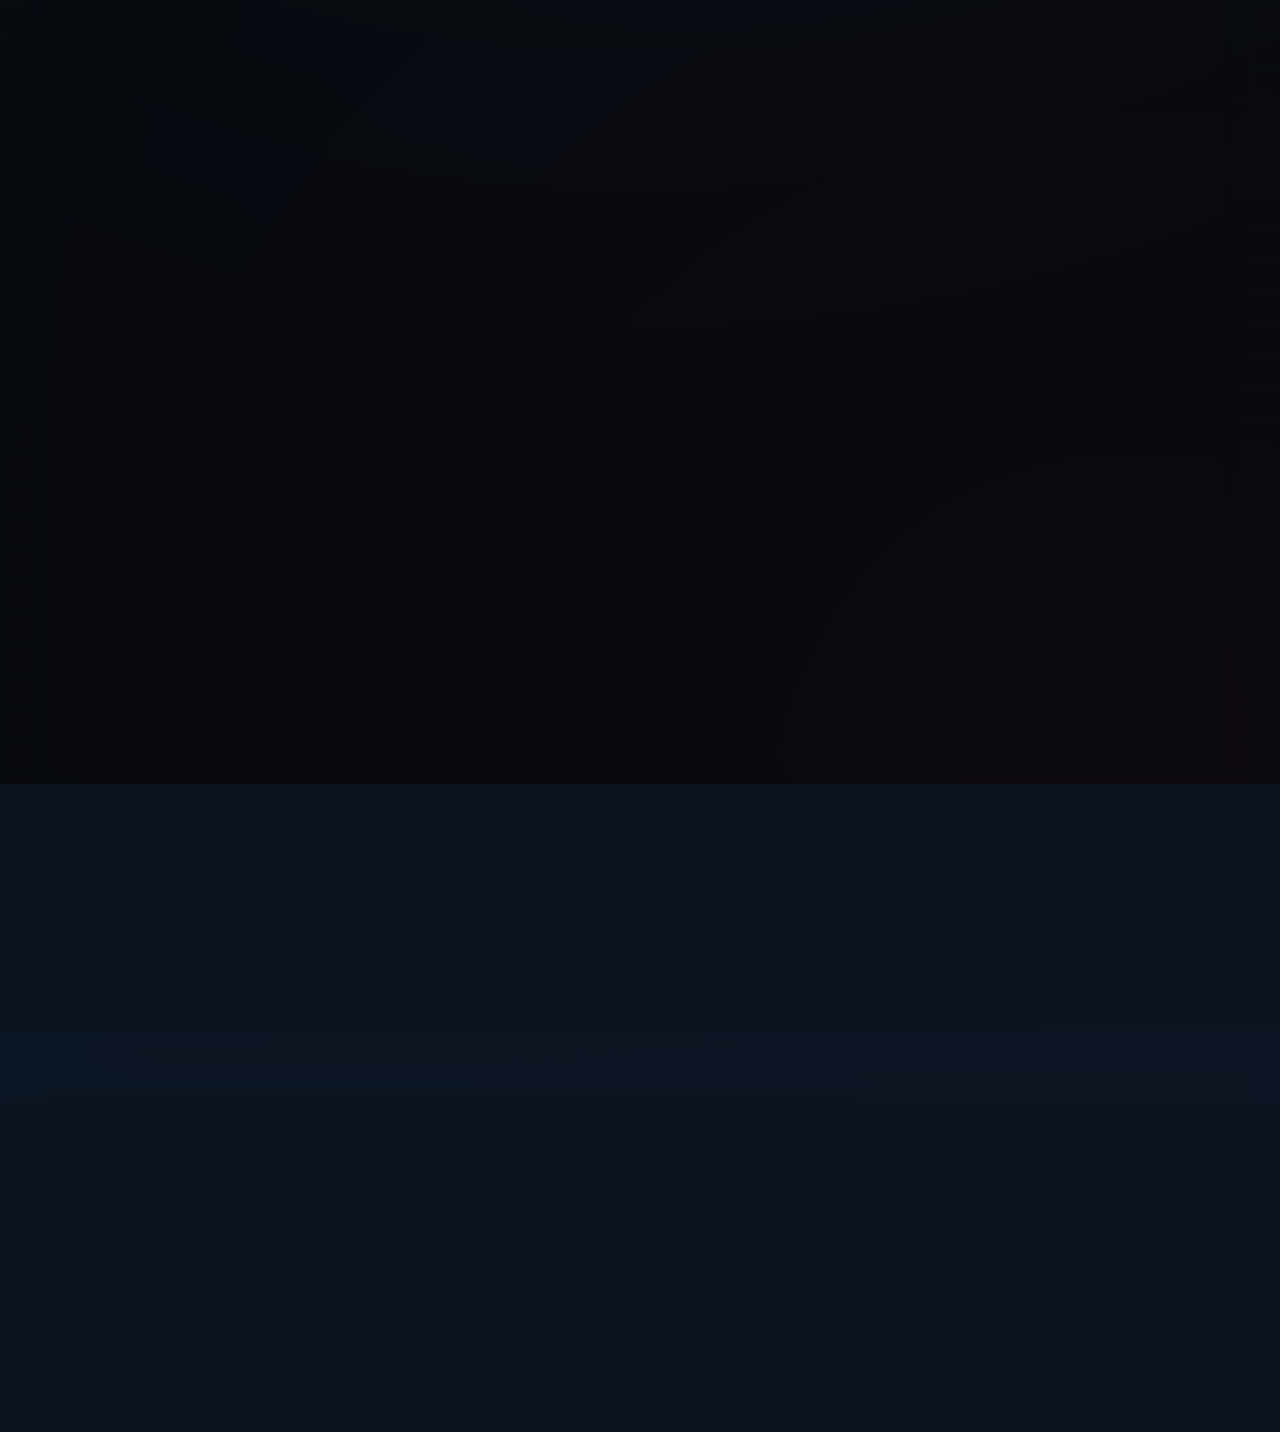
==== commit a00570c8: "Merge pull request #3: Comparar la hinchazón facial contra el día 1 (Edema Facial)" ====
--- a/web/index.html
+++ b/web/index.html
@@ -390,7 +390,38 @@
 
         <!-- COLUMNA DERECHA: Directivas Clínicas de la IA Médico de Vuelo y Simulación Interactiva -->
         <div class="cockpit-col right-col">
-            
+
+            <div class="glass-panel" id="edemaPanel">
+                <div class="panel-header">
+                    <span class="panel-title">EDEMA FACIAL vs DÍA 1</span>
+                    <span class="panel-badge">CÁMARA LOCAL</span>
+                </div>
+                <p class="edema-note">Cambio geométrico contra la primera captura. No es un diagnóstico. El video se descarta al instante y no sale de esta máquina.</p>
+                <div class="edema-stage">
+                    <video id="edemaVideo" playsinline autoplay muted></video>
+                    <div id="edemaIdle" class="edema-idle">Cámara apagada</div>
+                </div>
+                <div id="edemaDelta" class="edema-delta">—</div>
+                <div id="edemaDeltaLabel" class="edema-delta-label">Sin línea base</div>
+                <div class="edema-metrics">
+                    <div><span>Pómulos</span><strong id="edemaCheek">—</strong></div>
+                    <div><span>Mandíbula</span><strong id="edemaJaw">—</strong></div>
+                    <div><span>Ancho / alto</span><strong id="edemaRound">—</strong></div>
+                </div>
+                <div class="edema-meta">
+                    <span id="edemaBaselineDate">Día 1: sin fijar</span>
+                    <span id="edemaDays"></span>
+                </div>
+                <div id="edemaChart" class="edema-chart" hidden></div>
+                <div id="edemaHistory" class="edema-history"></div>
+                <p id="edemaStatus" class="edema-status">Activá la cámara y mirá de frente, con el rostro en reposo.</p>
+                <div class="edema-actions">
+                    <button id="edemaCameraBtn" class="sim-btn" type="button">ACTIVAR CÁMARA</button>
+                    <button id="edemaCaptureBtn" class="sim-btn" type="button" disabled>FIJAR DÍA 1</button>
+                    <button id="edemaResetBtn" class="sim-btn edema-reset" type="button">BORRAR DÍA 1</button>
+                </div>
+            </div>
+
             <!-- Directivas de la IA Médico de Vuelo -->
             <div class="glass-panel">
                 <div class="panel-header">
@@ -473,5 +504,7 @@
     <!-- Scripts -->
     <script src="js/audio_synth.js"></script>
     <script src="js/app.js"></script>
+    <script src="js/facial_edema.js"></script>
+    <script src="js/facial_edema_panel.js"></script>
 </body>
 </html>
